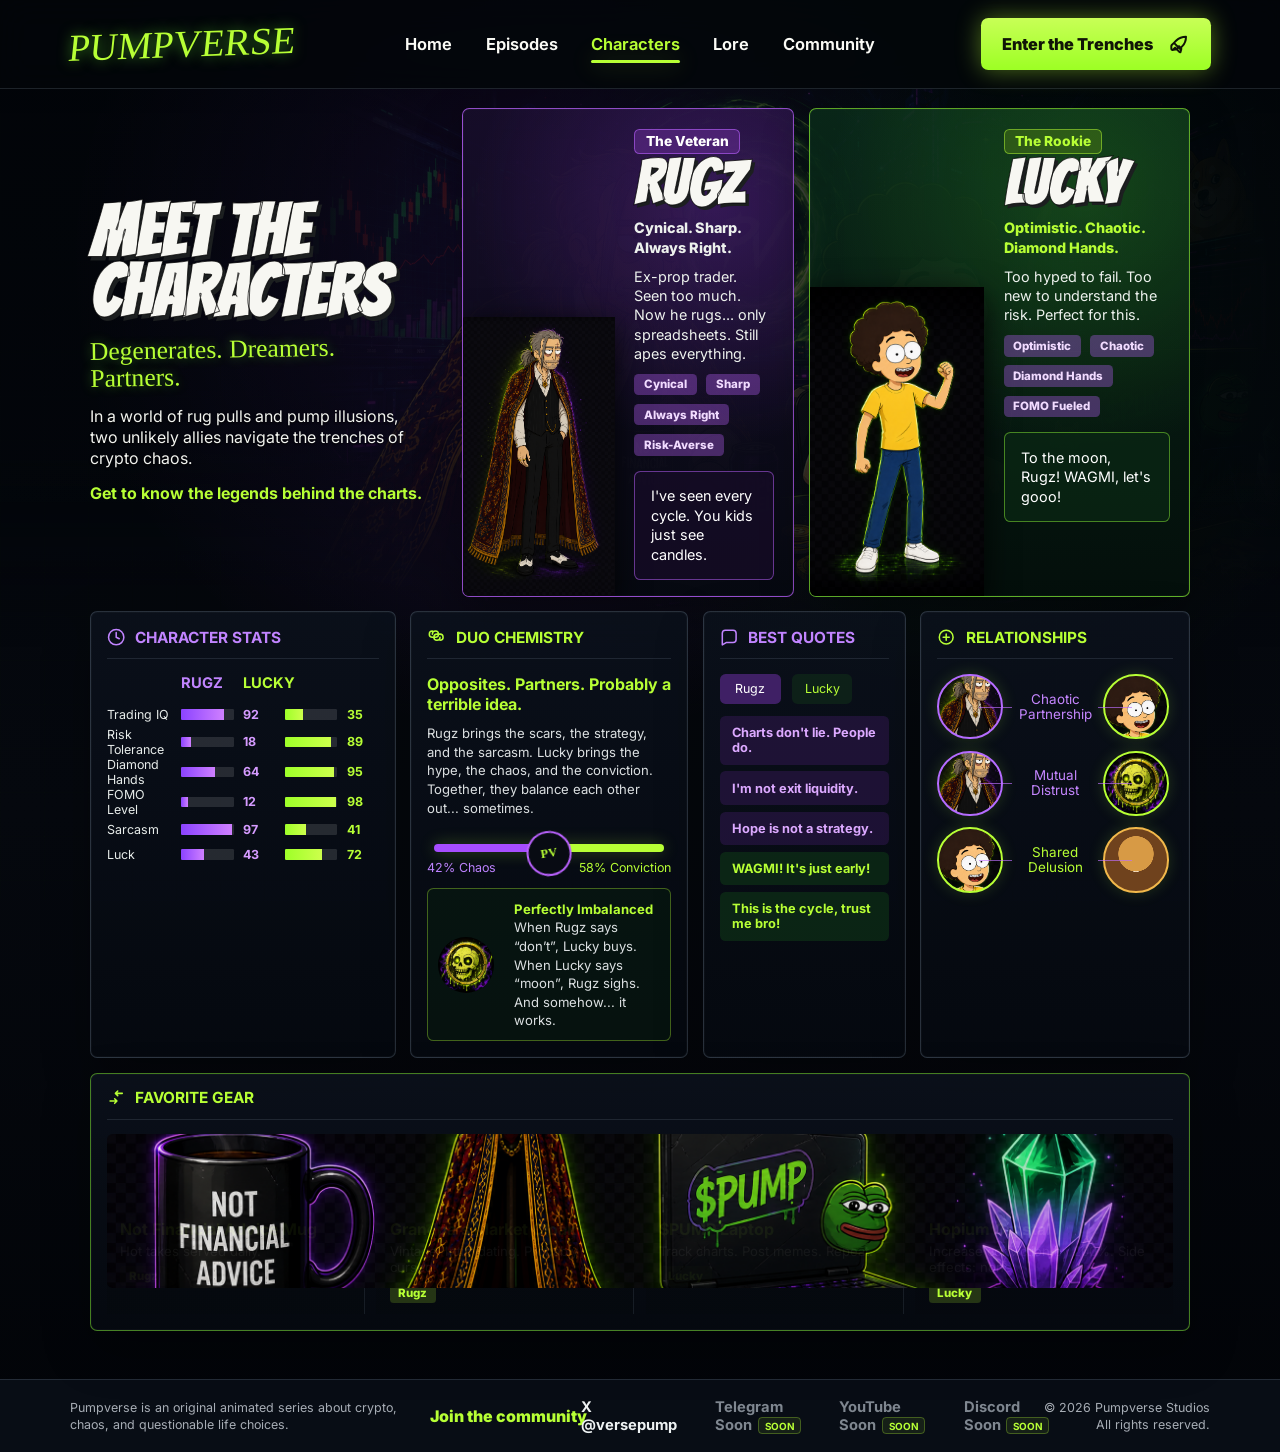
==== characters.html @ 9939640f "Initial Pumpverse static site" ====
<!doctype html>
<html lang="en">
  <head>
    <meta charset="UTF-8" />
    <meta name="viewport" content="width=device-width, initial-scale=1.0" />
    <title>Characters - Pumpverse</title>
    <link rel="preconnect" href="https://fonts.googleapis.com" />
    <link rel="preconnect" href="https://fonts.gstatic.com" crossorigin />
    <link href="https://fonts.googleapis.com/css2?family=Bangers&family=Inter:wght@400;500;600;700;800;900&family=Permanent+Marker&display=swap" rel="stylesheet" />
    <link rel="stylesheet" href="styles.css" />
  </head>
  <body class="characters-body">
    <div class="page-shell">
      <header class="site-header">
        <a class="brand" href="index.html" aria-label="Pumpverse home">
          <span class="brand-word">Pumpverse</span>
        </a>

        <nav class="nav-links" aria-label="Main navigation">
          <a href="index.html">Home</a>
          <a href="episodes.html">Episodes</a>
          <a class="active" href="characters.html">Characters</a>
          <a href="lore.html">Lore</a>
          <a href="community.html">Community</a>
        </nav>

        <a class="primary-cta" href="trenches.html">
          <span>Enter the Trenches</span>
          <svg viewBox="0 0 24 24" aria-hidden="true">
            <path d="M5 19c2.8-.3 5.1-1.2 6.8-2.9m-3.9.2-2.1 2.1c-.8.8-2.1.2-2.1-.9v-3c0-.4.2-.8.5-1.1l2.4-2.4m1.3 5.3 4.9 4.9c.4.4 1 .2 1.2-.3l.8-3c.1-.4 0-.7-.3-1l-2.3-2.3m-5.6-3.6 4.9 4.9m-4.9-4.9 2.6-2.6c3.1-3.1 6.4-4.3 10.8-4.3 0 4.4-1.2 7.7-4.3 10.8l-2.6 2.6" />
          </svg>
        </a>
      </header>

      <main class="characters-page">
        <section class="characters-top" aria-labelledby="characters-title">
          <div class="characters-intro">
            <h1 id="characters-title">Meet the<br />Characters</h1>
            <p class="tagline">Degenerates. Dreamers. Partners.</p>
            <p class="intro">In a world of rug pulls and pump illusions, two unlikely allies navigate the trenches of crypto chaos.</p>
            <a class="green-link" href="#stats">Get to know the legends behind the charts.</a>
          </div>

          <article class="profile-panel profile-rugz">
            <div class="profile-portrait rugz-profile"></div>
            <div class="profile-copy">
              <span class="role-pill purple">The Veteran</span>
              <h2>Rugz</h2>
              <p class="profile-line">Cynical. Sharp. Always Right.</p>
              <p>Ex-prop trader. Seen too much. Now he rugs... only spreadsheets. Still apes everything.</p>
              <div class="chips">
                <span>Cynical</span>
                <span>Sharp</span>
                <span>Always Right</span>
                <span>Risk-Averse</span>
              </div>
              <blockquote>I've seen every cycle. You kids just see candles.</blockquote>
            </div>
          </article>

          <article class="profile-panel profile-lucky">
            <div class="profile-portrait lucky-profile"></div>
            <div class="profile-copy">
              <span class="role-pill green">The Rookie</span>
              <h2>Lucky</h2>
              <p class="profile-line">Optimistic. Chaotic. Diamond Hands.</p>
              <p>Too hyped to fail. Too new to understand the risk. Perfect for this.</p>
              <div class="chips">
                <span>Optimistic</span>
                <span>Chaotic</span>
                <span>Diamond Hands</span>
                <span>FOMO Fueled</span>
              </div>
              <blockquote>To the moon, Rugz! WAGMI, let's gooo!</blockquote>
            </div>
          </article>
        </section>

        <section class="characters-dashboard" id="stats" aria-label="Character details">
          <article class="dash-panel stats-panel">
            <h2>
              <svg viewBox="0 0 24 24" aria-hidden="true"><path d="M12 2a10 10 0 1 0 10 10A10 10 0 0 0 12 2Zm0 4v6l4 2" /></svg>
              Character Stats
            </h2>
            <div class="stats-head">
              <span></span>
              <strong>Rugz</strong>
              <strong>Lucky</strong>
            </div>
            <div class="stat-row"><span>Trading IQ</span><div style="--w:82%"></div><b>92</b><div style="--w:35%"></div><b>35</b></div>
            <div class="stat-row"><span>Risk Tolerance</span><div style="--w:18%"></div><b>18</b><div style="--w:89%"></div><b>89</b></div>
            <div class="stat-row"><span>Diamond Hands</span><div style="--w:64%"></div><b>64</b><div style="--w:95%"></div><b>95</b></div>
            <div class="stat-row"><span>FOMO Level</span><div style="--w:12%"></div><b>12</b><div style="--w:98%"></div><b>98</b></div>
            <div class="stat-row"><span>Sarcasm</span><div style="--w:97%"></div><b>97</b><div style="--w:41%"></div><b>41</b></div>
            <div class="stat-row"><span>Luck</span><div style="--w:43%"></div><b>43</b><div style="--w:72%"></div><b>72</b></div>
          </article>

          <article class="dash-panel chemistry-panel">
            <h2>
              <svg viewBox="0 0 24 24" aria-hidden="true"><path d="M7 8a4 4 0 1 1 4 4H7a4 4 0 1 1 0-8m10 8a4 4 0 1 1-4-4h4a4 4 0 1 1 0 8" /></svg>
              Duo Chemistry
            </h2>
            <h3>Opposites. Partners. Probably a terrible idea.</h3>
            <p>Rugz brings the scars, the strategy, and the sarcasm. Lucky brings the hype, the chaos, and the conviction. Together, they balance each other out... sometimes.</p>
            <div class="chemistry-meter">
              <span>42% Chaos</span>
              <strong>PV</strong>
              <span>58% Conviction</span>
            </div>
            <div class="mini-callout">
              <img src="assets/coin.png" alt="Skull coin" />
              <p><strong>Perfectly Imbalanced</strong>When Rugz says “don’t”, Lucky buys. When Lucky says “moon”, Rugz sighs. And somehow... it works.</p>
            </div>
          </article>

          <article class="dash-panel quotes-panel">
            <h2>
              <svg viewBox="0 0 24 24" aria-hidden="true"><path d="M21 15a4 4 0 0 1-4 4H8l-5 3V7a4 4 0 0 1 4-4h10a4 4 0 0 1 4 4z" /></svg>
              Best Quotes
            </h2>
            <div class="quote-tabs"><span>Rugz</span><span>Lucky</span></div>
            <p>Charts don't lie. People do.</p>
            <p>I'm not exit liquidity.</p>
            <p>Hope is not a strategy.</p>
            <p class="lucky-quote">WAGMI! It's just early!</p>
            <p class="lucky-quote">This is the cycle, trust me bro!</p>
          </article>

          <article class="dash-panel relations-panel">
            <h2>
              <svg viewBox="0 0 24 24" aria-hidden="true"><path d="M8 12h8m-4-4v8m9-4a9 9 0 1 1-18 0 9 9 0 0 1 18 0Z" /></svg>
              Relationships
            </h2>
            <div class="relation-row">
              <span class="face rugz-face"></span>
              <p>Chaotic<br />Partnership</p>
              <span class="face lucky-face"></span>
            </div>
            <div class="relation-row">
              <span class="face rugz-face"></span>
              <p>Mutual<br />Distrust</p>
              <span class="face skull-face"></span>
            </div>
            <div class="relation-row">
              <span class="face lucky-face"></span>
              <p>Shared<br />Delusion</p>
              <span class="face doge-face"></span>
            </div>
          </article>
        </section>

        <section class="gear-panel" aria-labelledby="gear-title">
          <h2 id="gear-title">
            <svg viewBox="0 0 24 24" aria-hidden="true"><path d="M20 7h-9m0 0 3-3m-3 3 3 3M4 17h9m0 0-3-3m3 3-3 3" /></svg>
            Favorite Gear
          </h2>
          <img src="assets/gear.png" alt="Favorite gear: mug, market cloak, laptop, hopium crystal" />
          <div class="gear-copy">
            <article><h3>Not Financial Advice Mug</h3><p>Hot takes served daily.</p><span>Rugz</span></article>
            <article><h3>Grandpa's Market Cloak</h3><p>Vintage. Intimidating. Probably cursed.</p><span>Rugz</span></article>
            <article><h3>$PUMP Laptop</h3><p>Track charts. Post memes. Repeat.</p><span>Lucky</span></article>
            <article><h3>Hopium Crystal</h3><p>Increase conviction by 200%. Side effects: none.</p><span>Lucky</span></article>
          </div>
        </section>
      </main>

      <footer class="site-footer" id="community">
        <div class="footer-brand">
          <p>Pumpverse is an original animated series about crypto, chaos, and questionable life choices.</p>
        </div>
        <a class="community-link" href="#">Join the community</a>
        <div class="socials" aria-label="Social links">
          <a href="https://x.com/versepump" aria-label="X @versepump" target="_blank" rel="noopener">X @versepump</a>
          <span class="soon-link" aria-label="Telegram coming soon">Telegram Soon</span>
          <span class="soon-link" aria-label="YouTube coming soon">YouTube Soon</span>
          <span class="soon-link" aria-label="Discord coming soon">Discord Soon</span>
        </div>
        <p class="copyright">© 2026 Pumpverse Studios<br />All rights reserved.</p>
      </footer>
    </div>
    <script src="script.js"></script>
  </body>
</html>
---- styles.css ----
:root {
  color-scheme: dark;
  --bg: #03060a;
  --panel: rgba(13, 20, 31, 0.88);
  --panel-strong: rgba(8, 13, 21, 0.94);
  --line: rgba(168, 191, 213, 0.22);
  --text: #f5f7f3;
  --muted: #bcc3ca;
  --green: #b7ff35;
  --green-2: #70ff35;
  --purple: #bb62ff;
  --purple-2: #6120a4;
  --gold: #f2b84b;
  --danger: #ff4a66;
  --shadow-green: 0 0 24px rgba(183, 255, 53, 0.42);
  --shadow-purple: 0 0 26px rgba(172, 72, 255, 0.34);
}

* {
  box-sizing: border-box;
}

html {
  scroll-behavior: smooth;
}

body {
  min-height: 100vh;
  margin: 0;
  overflow-x: hidden;
  background:
    radial-gradient(circle at 66% 12%, rgba(92, 31, 163, 0.28), transparent 30rem),
    radial-gradient(circle at 14% 34%, rgba(34, 255, 71, 0.1), transparent 25rem),
    linear-gradient(180deg, #02050a 0%, #070a10 58%, #03060a 100%);
  color: var(--text);
  font-family: Inter, system-ui, -apple-system, BlinkMacSystemFont, "Segoe UI", sans-serif;
}

body::before {
  position: fixed;
  inset: 0;
  z-index: -1;
  pointer-events: none;
  content: "";
  opacity: 0.28;
  background-image:
    linear-gradient(rgba(183, 255, 53, 0.03) 1px, transparent 1px),
    linear-gradient(90deg, rgba(183, 255, 53, 0.03) 1px, transparent 1px);
  background-size: 44px 44px;
}

a {
  color: inherit;
  text-decoration: none;
}

button,
a {
  -webkit-tap-highlight-color: transparent;
}

svg {
  display: block;
}

.page-shell {
  min-height: 100vh;
  background: linear-gradient(180deg, rgba(0, 0, 0, 0.18), transparent 42%);
}

.site-header {
  position: sticky;
  top: 0;
  z-index: 20;
  display: grid;
  grid-template-columns: minmax(15rem, 1fr) auto minmax(15rem, 1fr);
  align-items: center;
  gap: 2rem;
  height: 5.55rem;
  padding: 0 5.4vw;
  border-bottom: 1px solid rgba(150, 170, 190, 0.18);
  background: rgba(3, 6, 10, 0.88);
  backdrop-filter: blur(16px);
}

.brand {
  display: inline-flex;
  align-items: center;
  gap: 0.9rem;
  width: fit-content;
}

.brand-mark {
  display: grid;
  width: 3.3rem;
  height: 3.3rem;
  place-items: center;
  color: var(--green);
  border: 2px solid var(--purple);
  border-radius: 50%;
  box-shadow: inset 0 0 18px rgba(183, 255, 53, 0.22), var(--shadow-purple);
  font-family: Permanent Marker, cursive;
  font-size: 1.35rem;
  line-height: 1;
  rotate: -10deg;
}

.brand-mark.small {
  flex: 0 0 auto;
  width: 3rem;
  height: 3rem;
  font-size: 1.15rem;
}

.brand-word {
  color: var(--green);
  text-shadow: 0 0 14px rgba(112, 255, 53, 0.58);
  font-family: Permanent Marker, cursive;
  font-size: clamp(2rem, 3vw, 3.2rem);
  line-height: 0.9;
  text-transform: uppercase;
  transform: skew(-8deg) rotate(-2deg);
}

.nav-links {
  display: flex;
  align-items: center;
  gap: clamp(1.4rem, 2.6vw, 3rem);
  color: #fbfbf6;
  font-size: 1.03rem;
  font-weight: 650;
}

.nav-links a {
  position: relative;
  padding: 0.4rem 0;
}

.nav-links a::after {
  position: absolute;
  right: 0;
  bottom: -0.15rem;
  left: 0;
  height: 0.15rem;
  content: "";
  border-radius: 999px;
  background: var(--green);
  box-shadow: var(--shadow-green);
  transform: scaleX(0);
  transform-origin: center;
  transition: transform 180ms ease;
}

.nav-links a:hover::after,
.nav-links .active::after {
  transform: scaleX(1);
}

.nav-links .active {
  color: var(--green);
}

.primary-cta {
  justify-self: end;
  display: inline-flex;
  align-items: center;
  justify-content: center;
  gap: 0.9rem;
  min-height: 3.3rem;
  padding: 0 1.35rem;
  color: #101506;
  border: 0;
  border-radius: 0.45rem;
  background: linear-gradient(180deg, #c8ff56, #9dff24);
  box-shadow: var(--shadow-green);
  font: inherit;
  font-size: 1.02rem;
  font-weight: 850;
  cursor: pointer;
}

.primary-cta svg,
.btn svg {
  width: 1.35rem;
  height: 1.35rem;
  fill: none;
  stroke: currentColor;
  stroke-width: 2.2;
  stroke-linecap: round;
  stroke-linejoin: round;
}

.hero {
  position: relative;
  min-height: clamp(31rem, 50vw, 48rem);
  overflow: hidden;
  border-bottom: 1px solid rgba(147, 170, 194, 0.13);
}

.hero-art {
  position: absolute;
  inset: 0;
  width: 100%;
  height: 100%;
  object-fit: cover;
  object-position: center top;
  opacity: 0.96;
}

.hero-overlay {
  position: absolute;
  inset: 0;
  background:
    linear-gradient(90deg, rgba(2, 5, 8, 0.98) 0%, rgba(2, 5, 8, 0.91) 25%, rgba(2, 5, 8, 0.34) 55%, rgba(2, 5, 8, 0.56) 100%),
    linear-gradient(180deg, rgba(2, 5, 8, 0.1) 0%, rgba(2, 5, 8, 0.12) 56%, #03060a 100%);
}

.hero-copy {
  position: relative;
  z-index: 2;
  width: min(45rem, 54vw);
  padding: clamp(2.8rem, 5.3vw, 6rem) 0 10.5rem 5.5vw;
}

.hero h1 {
  margin: 0;
  max-width: 12ch;
  color: #f5f5f0;
  font-family: Bangers, Impact, fantasy;
  font-size: clamp(5.3rem, 9.1vw, 11.7rem);
  font-weight: 900;
  line-height: 0.78;
  letter-spacing: 0;
  text-transform: uppercase;
  text-shadow:
    0.04em 0.04em 0 rgba(0, 0, 0, 0.8),
    0 0 1px #000;
  -webkit-text-stroke: 2px rgba(0, 0, 0, 0.75);
  filter: drop-shadow(0 0 0.6rem rgba(255, 255, 255, 0.12));
}

.tagline {
  margin: 0.75rem 0 1.05rem;
  color: var(--green);
  font-family: Permanent Marker, cursive;
  font-size: clamp(1.45rem, 2.1vw, 2.55rem);
  line-height: 1.05;
  text-shadow: 0 0 12px rgba(112, 255, 53, 0.42);
  transform: rotate(-1deg);
}

.intro {
  max-width: 38rem;
  margin: 0;
  color: #f1f3ef;
  font-size: clamp(1rem, 1.12vw, 1.22rem);
  line-height: 1.32;
  text-shadow: 0 1px 2px #000;
}

.intro strong {
  color: var(--green);
}

.hero-actions {
  display: flex;
  flex-wrap: wrap;
  gap: 1.15rem;
  margin-top: 1.6rem;
}

.btn {
  display: inline-flex;
  align-items: center;
  justify-content: center;
  gap: 0.8rem;
  min-width: 13.9rem;
  min-height: 3.85rem;
  padding: 0 1.45rem;
  border-radius: 0.45rem;
  font-size: 1.22rem;
  font-weight: 850;
}

.btn-green {
  color: #111807;
  background: linear-gradient(180deg, #d0ff60, #a2ff2d);
  box-shadow: var(--shadow-green);
}

.btn-green svg {
  fill: none;
  stroke-width: 2.6;
}

.btn-ghost {
  color: #f4f6f4;
  border: 1px solid var(--purple);
  background: rgba(12, 7, 24, 0.72);
  box-shadow: inset 0 0 20px rgba(169, 84, 255, 0.12);
}

.feature-grid,
.spotlight {
  position: relative;
  z-index: 5;
  width: min(76rem, 78vw);
  margin-right: auto;
  margin-left: auto;
}

.feature-grid {
  display: grid;
  grid-template-columns: repeat(3, minmax(0, 1fr));
  gap: 0.85rem;
  margin-top: -8.1rem;
}

.feature-card,
.spotlight,
.character-card {
  border: 1px solid var(--line);
  background: linear-gradient(180deg, rgba(17, 26, 39, 0.9), rgba(7, 12, 20, 0.92));
  box-shadow: 0 1.2rem 3rem rgba(0, 0, 0, 0.36), inset 0 0 0 1px rgba(255, 255, 255, 0.02);
}

.feature-card {
  display: grid;
  grid-template-columns: 11.2rem minmax(0, 1fr);
  align-items: center;
  gap: 1rem;
  min-height: 9.1rem;
  padding: 0.75rem;
  border-radius: 0.45rem;
}

.feature-card h2 {
  margin: 0 0 0.3rem;
  color: var(--green);
  font-size: 1.45rem;
  line-height: 1.1;
}

.feature-card p {
  margin: 0;
  color: #d9dde0;
  font-size: 1rem;
  line-height: 1.42;
}

.feature-card a {
  display: inline-block;
  margin-top: 0.75rem;
  color: #d18aff;
  font-weight: 760;
}

.episode-screen,
.duo-medallion {
  position: relative;
  min-width: 0;
  height: 7.4rem;
  overflow: hidden;
  border-radius: 0.35rem;
  background: #080d16;
}

.episode-screen {
  border: 1px solid rgba(191, 92, 255, 0.55);
  background:
    linear-gradient(rgba(156, 66, 255, 0.3), rgba(156, 66, 255, 0.02)),
    url("assets/hero.png") center / cover;
  box-shadow: inset 0 0 1.4rem rgba(188, 83, 255, 0.5);
}

.screen-glow {
  position: absolute;
  inset: 1.05rem;
  border: 1px solid rgba(187, 98, 255, 0.6);
  box-shadow: 0 0 1.1rem rgba(187, 98, 255, 0.62);
}

.episode-screen svg {
  position: absolute;
  top: 50%;
  left: 50%;
  width: 3.2rem;
  height: 3.2rem;
  padding: 0.55rem;
  color: var(--green);
  border: 2px solid currentColor;
  border-radius: 50%;
  fill: currentColor;
  background: rgba(4, 7, 12, 0.68);
  box-shadow: var(--shadow-green);
  transform: translate(-50%, -50%);
}

.duo-medallion {
  width: 7.6rem;
  height: 7.6rem;
  justify-self: center;
  border: 1px solid rgba(183, 255, 53, 0.25);
  border-radius: 50%;
  background: url("assets/hero.png") 65% 50% / 205% no-repeat;
  box-shadow: inset 0 0 0 3px rgba(6, 9, 16, 0.82), 0 0 1.2rem rgba(105, 255, 53, 0.2);
}

.coin-icon {
  width: 7.5rem;
  height: 7.5rem;
  justify-self: center;
  object-fit: cover;
  border-radius: 50%;
  mix-blend-mode: screen;
  filter: drop-shadow(0 0 1.2rem rgba(183, 255, 53, 0.35));
}

.spotlight {
  margin-top: 0.95rem;
  margin-bottom: 4.4rem;
  padding: 0.8rem;
  border-radius: 0.45rem;
}

.spotlight > h2 {
  display: inline-flex;
  align-items: center;
  gap: 0.45rem;
  margin: 0 0 0.65rem;
  color: var(--green);
  font-size: 0.9rem;
  line-height: 1;
  text-transform: uppercase;
}

.spotlight > h2 svg {
  width: 1rem;
  height: 1rem;
  fill: currentColor;
}

.character-grid {
  display: grid;
  grid-template-columns: repeat(2, minmax(0, 1fr));
  gap: 0.8rem;
}

.character-card {
  display: grid;
  grid-template-columns: 13.5rem minmax(0, 1fr);
  align-items: center;
  min-height: 7.9rem;
  overflow: hidden;
  border-radius: 0.45rem;
}

.character-card.rugz {
  border-color: rgba(187, 98, 255, 0.72);
  background: linear-gradient(100deg, rgba(50, 20, 92, 0.74), rgba(14, 16, 31, 0.94));
}

.character-card.lucky {
  border-color: rgba(95, 255, 73, 0.58);
  background: linear-gradient(100deg, rgba(25, 64, 42, 0.8), rgba(6, 31, 25, 0.94));
}

.character-crop {
  align-self: stretch;
  min-height: 8.4rem;
  background-image: url("assets/hero.png");
  background-repeat: no-repeat;
  filter: drop-shadow(0 0.3rem 0.8rem rgba(0, 0, 0, 0.75));
}

.rugz-crop {
  background-position: 53% 42%;
  background-size: 265%;
}

.lucky-crop {
  background-position: 75% 42%;
  background-size: 255%;
}

.name-row {
  display: flex;
  flex-wrap: wrap;
  align-items: center;
  gap: 0.7rem;
  margin-bottom: 0.38rem;
}

.name-row h3 {
  margin: 0;
  font-size: 1.65rem;
  line-height: 1;
}

.name-row span {
  display: inline-flex;
  align-items: center;
  min-height: 1.65rem;
  padding: 0 0.75rem;
  border-radius: 0.34rem;
  background: rgba(187, 98, 255, 0.35);
  color: #fff;
  font-size: 0.83rem;
  font-weight: 800;
}

.lucky .name-row span,
.lucky .chips span {
  background: rgba(183, 255, 53, 0.18);
  color: var(--green);
}

.character-card p {
  max-width: 28rem;
  margin: 0;
  color: #e6eaec;
  font-size: 0.96rem;
  line-height: 1.32;
}

.chips {
  display: flex;
  flex-wrap: wrap;
  gap: 0.55rem;
  margin-top: 0.65rem;
}

.chips span {
  display: inline-flex;
  align-items: center;
  min-height: 1.35rem;
  padding: 0 0.62rem;
  border-radius: 0.28rem;
  background: rgba(187, 98, 255, 0.34);
  color: #f1dbff;
  font-size: 0.72rem;
  font-weight: 800;
}

.site-footer {
  display: grid;
  grid-template-columns: minmax(16rem, 1fr) auto minmax(19rem, 1.2fr) auto;
  align-items: center;
  gap: 2rem;
  min-height: 4.55rem;
  padding: 0.55rem 5.5vw;
  border-top: 1px solid rgba(150, 170, 190, 0.2);
  background: rgba(9, 14, 22, 0.96);
}

.footer-brand {
  display: flex;
  align-items: center;
  gap: 1rem;
}

.footer-brand p,
.copyright {
  margin: 0;
  color: #a7adb5;
  font-size: 0.78rem;
  line-height: 1.38;
}

.community-link {
  color: var(--green);
  font-weight: 850;
}

.socials {
  display: flex;
  align-items: center;
  justify-content: center;
  gap: clamp(1.2rem, 3vw, 3rem);
  color: #eef2f3;
  font-size: 0.92rem;
  font-weight: 700;
}

.soon-link {
  position: relative;
  color: #7f8790;
  cursor: default;
}

.soon-link::after {
  content: "soon";
  margin-left: 0.35rem;
  padding: 0.1rem 0.35rem;
  color: var(--green);
  border: 1px solid rgba(183, 255, 53, 0.28);
  border-radius: 0.25rem;
  background: rgba(183, 255, 53, 0.08);
  font-size: 0.62rem;
  text-transform: uppercase;
}

.copyright {
  text-align: right;
}

.characters-body {
  background:
    radial-gradient(circle at 74% 20%, rgba(40, 255, 80, 0.08), transparent 28rem),
    radial-gradient(circle at 43% 18%, rgba(153, 56, 255, 0.18), transparent 30rem),
    linear-gradient(180deg, #02050a 0%, #05080e 56%, #020408 100%);
}

.characters-page {
  position: relative;
  width: min(86vw, 92rem);
  margin: 0 auto;
  padding: 1.2rem 0 3rem;
}

.characters-page::before {
  position: absolute;
  top: 0;
  right: -7vw;
  left: -7vw;
  height: 35rem;
  pointer-events: none;
  content: "";
  opacity: 0.42;
  background:
    linear-gradient(90deg, #03060a 0%, rgba(3, 6, 10, 0.64) 34%, rgba(3, 6, 10, 0.38) 65%, #03060a 100%),
    url("assets/hero.png") center 18% / cover no-repeat;
  mask-image: linear-gradient(#000 0%, #000 65%, transparent 100%);
}

.characters-top,
.characters-dashboard,
.gear-panel {
  position: relative;
  z-index: 2;
}

.characters-top {
  display: grid;
  grid-template-columns: 1.08fr 1fr 1.15fr;
  gap: 0.9rem;
  align-items: stretch;
}

.characters-intro {
  align-self: center;
  padding: 1rem 1.2rem 1rem 0;
}

.characters-intro h1,
.profile-copy h2 {
  margin: 0;
  color: #f7f7f2;
  font-family: Bangers, Impact, fantasy;
  font-weight: 900;
  line-height: 0.84;
  letter-spacing: 0;
  text-transform: uppercase;
  text-shadow: 0.05em 0.05em 0 #1c1f20;
  -webkit-text-stroke: 1px rgba(0, 0, 0, 0.72);
}

.characters-intro h1 {
  font-size: clamp(4.2rem, 5.6vw, 7rem);
}

.characters-intro .tagline {
  max-width: 35rem;
  margin-top: 0.85rem;
  font-size: clamp(1.45rem, 2vw, 2.2rem);
}

.green-link {
  display: inline-block;
  margin-top: 0.85rem;
  color: var(--green);
  font-weight: 700;
}

.profile-panel,
.dash-panel,
.gear-panel {
  border: 1px solid var(--line);
  border-radius: 0.45rem;
  background: linear-gradient(180deg, rgba(11, 17, 27, 0.9), rgba(5, 9, 16, 0.94));
  box-shadow: 0 1.2rem 3rem rgba(0, 0, 0, 0.32), inset 0 0 0 1px rgba(255, 255, 255, 0.025);
}

.profile-panel {
  display: grid;
  grid-template-columns: 46% 54%;
  min-height: 20.4rem;
  overflow: hidden;
}

.profile-rugz {
  border-color: rgba(187, 98, 255, 0.76);
  background:
    radial-gradient(circle at 76% 20%, rgba(111, 45, 171, 0.36), transparent 15rem),
    linear-gradient(180deg, rgba(23, 14, 43, 0.9), rgba(7, 10, 17, 0.95));
}

.profile-lucky {
  border-color: rgba(147, 255, 53, 0.62);
  background:
    radial-gradient(circle at 72% 18%, rgba(85, 255, 53, 0.16), transparent 16rem),
    linear-gradient(180deg, rgba(10, 42, 26, 0.88), rgba(4, 16, 12, 0.95));
}

.profile-portrait {
  min-height: 100%;
  background-repeat: no-repeat;
  background-position: center bottom;
  background-size: contain;
  filter: drop-shadow(0 0.6rem 1rem rgba(0, 0, 0, 0.8));
}

.rugz-profile {
  background-image: url("assets/rugz.png");
}

.lucky-profile {
  background-image: url("assets/lucky.png");
}

.profile-copy {
  position: relative;
  padding: 1.25rem 1.2rem 1rem;
}

.profile-copy h2 {
  margin-top: 0.25rem;
  font-size: clamp(3.8rem, 4.6vw, 5.5rem);
}

.role-pill {
  display: inline-flex;
  min-height: 1.55rem;
  align-items: center;
  padding: 0 0.65rem;
  border-radius: 0.34rem;
  font-size: 0.86rem;
  font-weight: 800;
}

.role-pill.purple {
  color: #fff;
  border: 1px solid rgba(187, 98, 255, 0.58);
  background: rgba(98, 43, 145, 0.58);
}

.role-pill.green {
  color: var(--green);
  border: 1px solid rgba(183, 255, 53, 0.48);
  background: rgba(99, 144, 22, 0.36);
}

.profile-line {
  color: #cf86ff;
  font-weight: 800;
}

.profile-lucky .profile-line {
  color: var(--green);
}

.profile-copy p {
  margin: 0.6rem 0;
  color: #edf1ed;
  font-size: 0.9rem;
  line-height: 1.34;
}

.profile-copy blockquote {
  margin: 0.95rem 0 0;
  padding: 0.9rem 1rem;
  color: #fff;
  border: 1px solid rgba(187, 98, 255, 0.5);
  border-radius: 0.4rem;
  background: rgba(25, 12, 42, 0.68);
  font-size: 0.9rem;
  line-height: 1.35;
}

.profile-lucky blockquote {
  border-color: rgba(146, 255, 53, 0.45);
  background: rgba(10, 41, 20, 0.7);
}

.characters-dashboard {
  display: grid;
  grid-template-columns: 1.1fr 1fr 0.73fr 0.92fr;
  gap: 0.9rem;
  margin-top: 0.9rem;
}

.dash-panel {
  min-height: 16rem;
  padding: 1rem;
}

.dash-panel h2,
.gear-panel h2 {
  display: flex;
  align-items: center;
  gap: 0.65rem;
  margin: 0 0 0.9rem;
  padding-bottom: 0.75rem;
  color: #c184ff;
  border-bottom: 1px solid rgba(160, 180, 202, 0.14);
  font-size: 0.96rem;
  line-height: 1;
  text-transform: uppercase;
}

.dash-panel h2 svg,
.gear-panel h2 svg {
  width: 1.15rem;
  height: 1.15rem;
  fill: none;
  stroke: currentColor;
  stroke-width: 2;
  stroke-linecap: round;
  stroke-linejoin: round;
}

.chemistry-panel h2,
.relations-panel h2,
.gear-panel h2 {
  color: var(--green);
}

.stats-head,
.stat-row {
  display: grid;
  grid-template-columns: 1.25fr 1fr 2rem 1fr 2rem;
  gap: 0.6rem;
  align-items: center;
}

.stats-head {
  margin-bottom: 0.65rem;
  color: var(--green);
  font-size: 0.92rem;
  text-transform: uppercase;
}

.stats-head strong:first-of-type {
  color: #c184ff;
}

.stat-row {
  min-height: 1.55rem;
  color: #e7ecea;
  font-size: 0.78rem;
}

.stat-row div {
  height: 0.68rem;
  overflow: hidden;
  border-radius: 0.08rem;
  background: rgba(255, 255, 255, 0.12);
}

.stat-row div::before {
  display: block;
  width: var(--w);
  height: 100%;
  content: "";
  background: linear-gradient(90deg, #8b43ff, #cf80ff);
}

.stat-row div:nth-of-type(2)::before {
  background: linear-gradient(90deg, #9eff28, #cdff4c);
}

.stat-row b {
  color: #d59bff;
  font-size: 0.78rem;
}

.stat-row b:nth-of-type(2) {
  color: var(--green);
}

.chemistry-panel h3 {
  margin: 0 0 0.65rem;
  color: var(--green);
  font-size: 1rem;
}

.chemistry-panel p {
  margin: 0;
  color: #dce0e2;
  font-size: 0.82rem;
  line-height: 1.42;
}

.chemistry-meter {
  position: relative;
  display: flex;
  justify-content: space-between;
  align-items: center;
  margin: 1.15rem 0 0.8rem;
  padding-top: 1.55rem;
  color: #bd82ff;
  font-size: 0.78rem;
}

.chemistry-meter::before {
  position: absolute;
  top: 0.55rem;
  right: 0.45rem;
  left: 0.45rem;
  height: 0.48rem;
  content: "";
  border-radius: 999px;
  background: linear-gradient(90deg, #a64dff 0 45%, var(--green) 45% 100%);
  box-shadow: 0 0 1rem rgba(183, 255, 53, 0.28);
}

.chemistry-meter strong {
  position: absolute;
  top: -0.28rem;
  left: 50%;
  display: grid;
  width: 2.8rem;
  height: 2.8rem;
  place-items: center;
  color: var(--green);
  border: 2px solid var(--purple);
  border-radius: 50%;
  background: #080b13;
  font-family: Permanent Marker, cursive;
  transform: translateX(-50%) rotate(-9deg);
}

.chemistry-meter span:last-child {
  color: var(--green);
}

.mini-callout {
  display: grid;
  grid-template-columns: 3.8rem 1fr;
  gap: 0.9rem;
  align-items: center;
  padding: 0.65rem;
  border: 1px solid rgba(183, 255, 53, 0.34);
  border-radius: 0.4rem;
  background: rgba(11, 39, 17, 0.35);
}

.mini-callout img {
  width: 3.5rem;
  height: 3.5rem;
  object-fit: cover;
  border-radius: 50%;
}

.mini-callout strong {
  display: block;
  color: var(--green);
}

.quote-tabs {
  display: flex;
  gap: 0.7rem;
  margin-bottom: 0.75rem;
}

.quote-tabs span {
  min-width: 3.8rem;
  padding: 0.48rem 0.7rem;
  border-radius: 0.35rem;
  background: rgba(93, 42, 143, 0.65);
  color: #fff;
  text-align: center;
  font-size: 0.78rem;
}

.quote-tabs span:last-child {
  color: var(--green);
  background: rgba(18, 49, 27, 0.55);
}

.quotes-panel p {
  margin: 0.42rem 0;
  padding: 0.58rem 0.75rem;
  border-radius: 0.34rem;
  background: rgba(51, 24, 84, 0.52);
  color: #dca9ff;
  font-size: 0.8rem;
  font-weight: 700;
}

.quotes-panel .lucky-quote {
  background: rgba(15, 57, 24, 0.56);
  color: var(--green);
}

.relation-row {
  display: grid;
  grid-template-columns: 4.4rem 1fr 4.4rem;
  gap: 0.7rem;
  align-items: center;
  margin: 0.7rem 0;
}

.relation-row p {
  position: relative;
  margin: 0;
  color: #c586ff;
  font-size: 0.84rem;
  line-height: 1.12;
  text-align: center;
}

.relation-row p::before,
.relation-row p::after {
  position: absolute;
  top: 50%;
  width: 2.1rem;
  height: 1px;
  content: "";
  background: rgba(190, 111, 255, 0.65);
}

.relation-row p::before {
  right: calc(100% + 0.4rem);
}

.relation-row p::after {
  left: calc(100% + 0.4rem);
}

.relation-row:nth-child(4) p {
  color: var(--green);
}

.face {
  display: block;
  width: 4.1rem;
  height: 4.1rem;
  border: 2px solid currentColor;
  border-radius: 50%;
  background-repeat: no-repeat;
  box-shadow: 0 0 1rem rgba(183, 255, 53, 0.16);
}

.rugz-face {
  color: #b56cff;
  background-image: url("assets/rugz.png");
  background-position: center 12%;
  background-size: 230%;
}

.lucky-face {
  color: var(--green);
  background-image: url("assets/lucky.png");
  background-position: center 10%;
  background-size: 220%;
}

.skull-face {
  color: var(--green);
  background-image: url("assets/coin.png");
  background-position: center;
  background-size: cover;
}

.doge-face {
  color: var(--gold);
  background:
    radial-gradient(circle at 50% 40%, #d79a45 0 36%, transparent 37%),
    radial-gradient(circle at 36% 42%, #16110b 0 5%, transparent 6%),
    radial-gradient(circle at 64% 42%, #16110b 0 5%, transparent 6%),
    radial-gradient(circle at 50% 59%, #fff 0 13%, transparent 14%),
    #6f421d;
}

.gear-panel {
  margin-top: 0.9rem;
  padding: 0.9rem 1rem 1rem;
  border-color: rgba(138, 255, 53, 0.48);
}

.gear-panel img {
  display: block;
  width: 100%;
  height: 9.6rem;
  object-fit: cover;
  object-position: center;
  border-radius: 0.35rem;
  opacity: 0.94;
}

.gear-copy {
  display: grid;
  grid-template-columns: repeat(4, minmax(0, 1fr));
  gap: 0.7rem;
  margin-top: -8.9rem;
}

.gear-copy article {
  min-height: 8.7rem;
  padding: 4.6rem 0.85rem 0.7rem;
  border-right: 1px solid rgba(160, 180, 202, 0.12);
  background: linear-gradient(180deg, transparent, rgba(5, 8, 14, 0.72) 55%);
}

.gear-copy article:last-child {
  border-right: 0;
}

.gear-copy h3 {
  margin: 0 0 0.25rem;
  color: var(--green);
  font-size: 1rem;
}

.gear-copy p {
  margin: 0;
  color: #e1e5e5;
  font-size: 0.82rem;
  line-height: 1.25;
}

.gear-copy span {
  display: inline-flex;
  min-height: 1.25rem;
  align-items: center;
  margin-top: 0.45rem;
  padding: 0 0.55rem;
  border-radius: 0.24rem;
  background: rgba(183, 255, 53, 0.18);
  color: var(--green);
  font-size: 0.72rem;
  font-weight: 800;
}

.lore-body {
  background:
    radial-gradient(circle at 55% 12%, rgba(91, 255, 53, 0.11), transparent 30rem),
    radial-gradient(circle at 82% 15%, rgba(160, 62, 255, 0.16), transparent 28rem),
    linear-gradient(180deg, #02050a 0%, #05080e 60%, #020408 100%);
}

.lore-page {
  width: min(96vw, 98rem);
  margin: 0 auto;
  padding: 0.7rem 0 1.1rem;
}

.lore-hero {
  position: relative;
  min-height: 19.6rem;
  overflow: hidden;
  border: 1px solid rgba(160, 180, 202, 0.1);
  border-radius: 0 0 0.45rem 0.45rem;
  background: #05090f;
}

.lore-hero > img {
  position: absolute;
  inset: 0;
  width: 100%;
  height: 100%;
  object-fit: cover;
  object-position: center 38%;
  opacity: 0.95;
}

.lore-shade {
  position: absolute;
  inset: 0;
  background:
    linear-gradient(90deg, rgba(3, 6, 10, 0.98) 0%, rgba(3, 6, 10, 0.88) 28%, rgba(3, 6, 10, 0.16) 62%, rgba(3, 6, 10, 0.88) 100%),
    linear-gradient(180deg, transparent 0%, rgba(3, 6, 10, 0.24) 68%, #03060a 100%);
}

.lore-copy {
  position: relative;
  z-index: 2;
  width: min(51rem, 56vw);
  padding: 1.35rem 0 1rem 1.6rem;
}

.lore-copy h1 {
  margin: 0;
  color: #f7f7f2;
  font-family: Bangers, Impact, fantasy;
  font-size: clamp(4.4rem, 5.7vw, 6.8rem);
  font-weight: 900;
  line-height: 0.78;
  letter-spacing: 0;
  text-transform: uppercase;
  text-shadow: 0.05em 0.05em 0 #171b1d;
  -webkit-text-stroke: 1px rgba(0, 0, 0, 0.72);
  white-space: nowrap;
}

.lore-copy h1 span {
  color: var(--green);
  font-family: Permanent Marker, cursive;
  font-size: 0.45em;
  -webkit-text-stroke: 0;
  text-shadow: 0 0 0.85rem rgba(183, 255, 53, 0.44);
  transform: rotate(-3deg);
  display: inline-block;
}

.lore-mobile-break {
  display: none;
}

.lore-copy .tagline {
  max-width: 36rem;
  margin: 0.55rem 0 0.65rem;
  font-size: clamp(1.25rem, 1.45vw, 1.7rem);
}

.lore-copy .intro {
  max-width: 33rem;
  font-size: 0.98rem;
}

.lore-copy .hero-actions {
  margin-top: 0.9rem;
}

.lore-copy .btn {
  min-height: 3rem;
  min-width: 13.2rem;
  font-size: 0.98rem;
}

.activity-stack {
  position: absolute;
  top: 0.9rem;
  right: 1rem;
  z-index: 3;
  display: grid;
  gap: 0.65rem;
  width: min(17rem, 23vw);
}

.activity-card,
.chaos-card {
  padding: 0.65rem 0.82rem;
  border: 1px solid rgba(160, 180, 202, 0.22);
  border-radius: 0.45rem;
  background: rgba(8, 13, 21, 0.88);
  box-shadow: inset 0 0 1.5rem rgba(143, 255, 53, 0.03);
}

.activity-card h2,
.chaos-card h2 {
  display: flex;
  justify-content: space-between;
  gap: 0.8rem;
  margin: 0 0 0.58rem;
  color: var(--green);
  font-size: 0.78rem;
  text-transform: uppercase;
}

.activity-card h2 span {
  font-size: 0.68rem;
}

.activity-card div {
  display: flex;
  justify-content: space-between;
  gap: 0.8rem;
  padding: 0.34rem 0;
  border-top: 1px solid rgba(160, 180, 202, 0.1);
}

.activity-card strong {
  color: #dce2e4;
  font-size: 0.78rem;
  font-weight: 600;
}

.activity-card b,
.chaos-card strong {
  color: var(--green);
  flex-shrink: 0;
}

.chaos-card h2 span {
  color: #ff4f4f;
}

.chaos-card strong {
  float: left;
  margin-right: 0.7rem;
  font-size: 2.05rem;
  line-height: 1;
}

.chaos-card small {
  color: #aeb6bd;
  font-size: 0.8rem;
}

.sparkline {
  height: 1.9rem;
  margin-left: 5rem;
  background:
    linear-gradient(135deg, transparent 7%, rgba(255, 72, 72, 0.9) 7% 9%, transparent 9% 16%, rgba(255, 72, 72, 0.9) 16% 18%, transparent 18% 27%, rgba(255, 72, 72, 0.9) 27% 29%, transparent 29% 38%, rgba(255, 72, 72, 0.9) 38% 40%, transparent 40% 50%, rgba(255, 72, 72, 0.9) 50% 52%, transparent 52% 63%, rgba(255, 72, 72, 0.9) 63% 65%, transparent 65% 74%, rgba(255, 72, 72, 0.9) 74% 76%, transparent 76%),
    linear-gradient(rgba(255, 70, 70, 0.12) 1px, transparent 1px),
    linear-gradient(90deg, rgba(255, 70, 70, 0.12) 1px, transparent 1px);
  background-size: 100% 100%, 1rem 0.75rem, 1rem 0.75rem;
}

.chaos-card p {
  clear: both;
  margin: 0.1rem 0 0;
  color: #c6ccd1;
  font-size: 0.75rem;
}

.lore-grid {
  display: grid;
  grid-template-columns: 1fr 1fr 0.9fr 1.13fr;
  gap: 0.65rem;
  margin-top: 0.65rem;
}

.lore-grid .dash-panel {
  position: relative;
  min-height: 15.7rem;
  overflow: hidden;
}

.lore-grid .dash-panel h2 {
  justify-content: flex-start;
  color: var(--green);
  font-family: Permanent Marker, cursive;
  font-size: 1.25rem;
  text-transform: uppercase;
}

.lore-grid .dash-panel h2 a {
  margin-left: auto;
  color: #d57aff;
  font-family: Inter, sans-serif;
  font-size: 0.76rem;
  font-weight: 800;
  text-transform: none;
}

.trenches-panel p {
  max-width: 20rem;
  margin: 0.8rem 0;
  color: #dce1e2;
  font-size: 0.85rem;
  line-height: 1.44;
}

.watermark-coin {
  position: absolute;
  right: -1rem;
  bottom: 1.4rem;
  width: 9.5rem;
  height: 9.5rem;
  object-fit: cover;
  border-radius: 50%;
  opacity: 0.14;
  filter: grayscale(1);
}

.lore-list {
  position: relative;
  z-index: 1;
  max-width: 17rem;
  margin: 1rem 0 0;
  padding: 0.55rem 0.75rem;
  border: 1px solid rgba(160, 180, 202, 0.12);
  border-radius: 0.35rem;
  background: rgba(8, 13, 21, 0.68);
  list-style: none;
}

.lore-list li {
  padding: 0.32rem 0;
  color: #dce1e2;
  font-size: 0.78rem;
}

.lore-list li::before {
  content: "☢";
  margin-right: 0.45rem;
  color: var(--green);
}

.panel-link {
  position: absolute;
  right: 0.85rem;
  bottom: 0.7rem;
  left: 0.85rem;
  display: flex;
  min-height: 2.25rem;
  align-items: center;
  justify-content: center;
  gap: 0.4rem;
  color: #d57aff;
  border: 1px solid rgba(187, 98, 255, 0.44);
  border-radius: 0.35rem;
  background: rgba(51, 20, 82, 0.46);
  font-size: 0.82rem;
  font-weight: 800;
}

.feed-row {
  display: grid;
  grid-template-columns: 1.7rem 1fr auto 3.1rem;
  gap: 0.55rem;
  align-items: center;
  min-height: 2.25rem;
  border-bottom: 1px solid rgba(160, 180, 202, 0.1);
}

.feed-row p {
  margin: 0;
  color: #dce1e2;
  font-size: 0.74rem;
}

.feed-row b {
  color: var(--green);
}

.feed-row em {
  padding: 0.2rem 0.38rem;
  color: #ff5b5b;
  border: 1px solid currentColor;
  border-radius: 0.25rem;
  font-size: 0.62rem;
  font-style: normal;
  font-weight: 800;
  text-transform: uppercase;
}

.feed-row:nth-child(4) em,
.feed-row:nth-child(6) em {
  color: #53ff53;
}

.feed-row:nth-child(5) em {
  color: #ffbd34;
}

.feed-row time {
  color: #8f98a1;
  font-size: 0.7rem;
}

.grave-row {
  display: grid;
  grid-template-columns: 1.7rem 1fr 5rem 3.8rem;
  gap: 0.4rem;
  align-items: center;
  min-height: 2.1rem;
  color: #e8ecec;
  border-bottom: 1px solid rgba(160, 180, 202, 0.1);
  font-size: 0.78rem;
}

.grave-row span {
  display: grid;
  width: 1.35rem;
  height: 1.35rem;
  place-items: center;
  color: #111;
  border-radius: 0.18rem;
  background: #aaa;
}

.grave-row small {
  color: #9ba4aa;
}

.grave-row em {
  color: #ff4d4d;
  font-style: normal;
  text-align: right;
}

.radar-content {
  display: grid;
  grid-template-columns: 1fr 1fr;
  gap: 1rem;
  align-items: center;
}

.radar {
  position: relative;
  width: min(12rem, 100%);
  aspect-ratio: 1;
  margin: 0 auto;
  border: 1px solid var(--green);
  border-radius: 50%;
  background:
    radial-gradient(circle, rgba(183, 255, 53, 0.32) 0 5%, transparent 6% 100%),
    repeating-radial-gradient(circle, transparent 0 22%, rgba(183, 255, 53, 0.45) 23% 24%, transparent 25% 43%),
    linear-gradient(90deg, transparent 49%, rgba(183, 255, 53, 0.75) 50%, transparent 51%),
    linear-gradient(0deg, transparent 49%, rgba(183, 255, 53, 0.75) 50%, transparent 51%),
    conic-gradient(from 45deg, transparent, rgba(100, 255, 53, 0.18), transparent 22%);
  box-shadow: inset 0 0 1.5rem rgba(119, 255, 53, 0.25), 0 0 1rem rgba(119, 255, 53, 0.22);
}

.radar::after {
  position: absolute;
  inset: 50% 0 49% 50%;
  content: "";
  background: var(--green);
  transform-origin: left;
  animation: sweep 5s linear infinite;
}

@keyframes sweep {
  to {
    transform: rotate(360deg);
  }
}

.dot {
  position: absolute;
  display: grid;
  width: 2.2rem;
  height: 2.2rem;
  place-items: center;
  border-radius: 50%;
  background: rgba(5, 8, 14, 0.85);
  border: 1px solid currentColor;
}

.dot::before {
  font-size: 1.25rem;
}

.dot.dog {
  top: 26%;
  left: 25%;
  color: #ffca55;
}

.dot.dog::before {
  content: "🐶";
}

.dot.frog {
  top: 27%;
  right: 18%;
  color: #53ff53;
}

.dot.frog::before {
  content: "🐸";
}

.dot.skull {
  right: 21%;
  bottom: 24%;
  color: var(--green);
}

.dot.skull::before {
  content: "💀";
}

.dot.cat {
  bottom: 17%;
  left: 35%;
  color: #d37bff;
}

.dot.cat::before {
  content: "😼";
}

.radar-legend {
  border: 1px solid rgba(160, 180, 202, 0.18);
  border-radius: 0.4rem;
  padding: 0.55rem 0.75rem;
  background: rgba(8, 13, 21, 0.66);
}

.radar-legend p {
  display: grid;
  grid-template-columns: 0.8rem 1fr auto;
  gap: 0.55rem;
  align-items: center;
  margin: 0;
  min-height: 1.75rem;
  border-bottom: 1px solid rgba(160, 180, 202, 0.1);
}

.radar-legend p:last-child {
  border-bottom: 0;
}

.radar-legend span {
  width: 0.62rem;
  height: 0.62rem;
  border-radius: 50%;
  background: #48ff55;
}

.radar-legend p:nth-child(2) span {
  background: #ffd35a;
}

.radar-legend p:nth-child(3) span {
  background: #62c7ff;
}

.radar-legend p:nth-child(n+4) span {
  background: #ff4d4d;
}

.radar-legend b,
.radar-legend em {
  color: #e8eeee;
  font-size: 0.82rem;
}

.radar-legend em {
  color: var(--green);
  font-style: normal;
}

.radar-legend p:nth-child(n+4) em {
  color: #ff5b5b;
}

.glossary-panel {
  margin-top: 0.65rem;
  padding: 0.8rem 1.2rem;
  border: 1px solid var(--line);
  border-radius: 0.45rem;
  background: linear-gradient(180deg, rgba(11, 17, 27, 0.9), rgba(5, 9, 16, 0.94));
}

.glossary-panel h2 {
  display: flex;
  align-items: center;
  gap: 0.65rem;
  margin: 0 0 0.8rem;
  color: var(--green);
  font-family: Permanent Marker, cursive;
  font-size: 1.18rem;
  text-transform: uppercase;
}

.glossary-panel svg {
  width: 1.25rem;
  height: 1.25rem;
  fill: none;
  stroke: currentColor;
  stroke-width: 2;
}

.glossary-grid {
  display: grid;
  grid-template-columns: repeat(8, minmax(0, 1fr));
  gap: 0.65rem;
}

.glossary-grid article {
  min-height: 4.8rem;
  padding: 0.65rem 0.75rem;
  border: 1px solid rgba(160, 180, 202, 0.14);
  border-radius: 0.35rem;
  background: rgba(8, 13, 21, 0.68);
}

.glossary-grid span {
  float: left;
  margin-right: 0.6rem;
  font-size: 1.75rem;
}

.glossary-grid h3 {
  margin: 0 0 0.25rem;
  color: var(--green);
  font-size: 0.94rem;
  text-transform: uppercase;
}

.glossary-grid p {
  margin: 0;
  color: #d1d7da;
  font-size: 0.72rem;
  line-height: 1.28;
}

.community-body {
  background:
    radial-gradient(circle at 70% 12%, rgba(160, 62, 255, 0.2), transparent 32rem),
    radial-gradient(circle at 25% 22%, rgba(79, 255, 53, 0.1), transparent 28rem),
    linear-gradient(180deg, #02050a 0%, #05080e 60%, #020408 100%);
}

.community-page {
  width: min(92rem, 92vw);
  margin: 0 auto;
  padding: 0.75rem 0 1.1rem;
}

.community-hero {
  position: relative;
  min-height: 20rem;
  overflow: hidden;
  border: 1px solid rgba(160, 180, 202, 0.1);
  border-radius: 0 0 0.45rem 0.45rem;
  background: #05090f;
}

.community-hero > img {
  position: absolute;
  inset: 0;
  width: 100%;
  height: 100%;
  object-fit: cover;
  object-position: center 42%;
}

.community-shade {
  position: absolute;
  inset: 0;
  background:
    linear-gradient(90deg, rgba(3, 6, 10, 0.98) 0%, rgba(3, 6, 10, 0.88) 25%, rgba(3, 6, 10, 0.18) 58%, rgba(3, 6, 10, 0.36) 100%),
    linear-gradient(180deg, transparent 0%, rgba(3, 6, 10, 0.08) 68%, #03060a 100%);
}

.community-copy {
  position: relative;
  z-index: 2;
  width: min(39rem, 43vw);
  padding: 1.55rem 0 1.25rem 1rem;
}

.community-copy h1 {
  margin: 0;
  color: #f7f7f2;
  font-family: Bangers, Impact, fantasy;
  font-size: clamp(5.6rem, 6.6vw, 8.1rem);
  font-weight: 900;
  line-height: 0.78;
  letter-spacing: 0;
  text-transform: uppercase;
  text-shadow: 0.05em 0.05em 0 #171b1d;
  -webkit-text-stroke: 1px rgba(0, 0, 0, 0.72);
}

.community-copy .tagline {
  margin: 0.7rem 0;
  font-size: clamp(1.35rem, 1.7vw, 2rem);
}

.community-copy .intro {
  max-width: 30rem;
  font-size: 0.95rem;
}

.community-copy .hero-actions {
  margin-top: 1rem;
}

.community-copy .btn {
  min-width: 10.5rem;
  min-height: 2.8rem;
  font-size: 0.9rem;
}

.community-grid {
  display: grid;
  grid-template-columns: 1.1fr 0.98fr 0.88fr 1.12fr;
  gap: 0.65rem;
  margin-top: 0.65rem;
}

.community-grid .dash-panel {
  min-height: 14.2rem;
  padding: 0.85rem;
  overflow: hidden;
}

.community-grid h2,
.community-bottom h2 {
  display: flex;
  justify-content: space-between;
  gap: 0.8rem;
  margin: 0 0 0.7rem;
  color: #c184ff;
  font-size: 0.88rem;
  line-height: 1;
  text-transform: uppercase;
}

.community-grid h2 a,
.community-grid h2 select {
  color: #d57aff;
  border: 0;
  background: transparent;
  font: inherit;
  font-size: 0.72rem;
}

.post-row {
  display: grid;
  grid-template-columns: 3rem 1fr;
  gap: 0.7rem;
  padding: 0.5rem 0;
  border-top: 1px solid rgba(160, 180, 202, 0.11);
}

.avatar {
  width: 2.7rem;
  height: 2.7rem;
}

.post-row p {
  min-width: 0;
  margin: 0;
  color: #d8dde0;
  font-size: 0.78rem;
  line-height: 1.3;
  overflow-wrap: anywhere;
}

.post-row b {
  display: inline-block;
  margin-right: 0.7rem;
  color: #d68cff;
}

.post-row small {
  color: #848d96;
}

.post-row em {
  color: #a8ff3d;
  font-style: normal;
}

.post-stats {
  grid-column: 2;
  display: flex;
  gap: 1.2rem;
  color: #b679ff;
  font-size: 0.75rem;
}

.post-stats span::before {
  margin-right: 0.25rem;
  color: var(--green);
}

.post-stats span:nth-child(1)::before { content: "♡"; }
.post-stats span:nth-child(2)::before { content: "↻"; }
.post-stats span:nth-child(3)::before { content: "↗"; }

.art-mosaic {
  display: grid;
  grid-template-columns: 1fr 0.48fr 0.48fr;
  grid-template-rows: 7.2rem 4rem;
  gap: 0.35rem;
}

.art-mosaic img {
  width: 100%;
  height: 100%;
  object-fit: cover;
  border: 1px solid rgba(187, 98, 255, 0.32);
  border-radius: 0.25rem;
}

.art-mosaic img:first-child {
  grid-column: 1 / -1;
}

.top-degens ol {
  margin: 0;
  padding: 0;
  list-style: none;
  counter-reset: degen;
}

.top-degens li {
  counter-increment: degen;
  display: grid;
  grid-template-columns: 1.5rem 2.25rem 1fr auto;
  gap: 0.6rem;
  align-items: center;
  min-height: 2.35rem;
  color: #e7ecec;
  border-top: 1px solid rgba(160, 180, 202, 0.1);
  font-size: 0.78rem;
}

.top-degens li b,
.top-degens li em {
  min-width: 0;
  overflow-wrap: anywhere;
}

.top-degens li::before {
  content: counter(degen);
  color: var(--green);
  font-weight: 900;
}

.top-degens .avatar {
  width: 2rem;
  height: 2rem;
}

.frog-mini {
  display: grid;
  place-items: center;
  color: #53ff53;
  border: 2px solid currentColor;
  border-radius: 50%;
  background: #132719;
}

.frog-mini::before {
  content: "🐸";
}

.top-degens em {
  color: var(--green);
  font-style: normal;
}

.challenge {
  display: grid;
  grid-template-columns: 4.9rem 1fr;
  gap: 0.9rem;
  align-items: center;
  margin-top: 0.55rem;
  padding: 0.55rem;
  border: 1px solid rgba(160, 180, 202, 0.14);
  border-radius: 0.35rem;
  background: rgba(8, 13, 21, 0.58);
}

.challenge img,
.chart-icon {
  width: 4.2rem;
  height: 4.2rem;
  border-radius: 50%;
}

.challenge img {
  object-fit: cover;
}

.chart-icon {
  display: grid;
  place-items: center;
  color: #d168ff;
  border: 2px solid currentColor;
  background: rgba(85, 21, 134, 0.35);
  font-size: 2.2rem;
}

.challenge h3 {
  display: flex;
  justify-content: space-between;
  gap: 1rem;
  margin: 0 0 0.25rem;
  color: var(--green);
  font-size: 0.9rem;
}

.challenge h3 span {
  color: var(--green);
  border: 1px solid rgba(183, 255, 53, 0.24);
  border-radius: 0.25rem;
  padding: 0.12rem 0.45rem;
  background: rgba(183, 255, 53, 0.08);
  font-size: 0.72rem;
}

.challenge:nth-of-type(2) h3,
.challenge:nth-of-type(2) h3 span {
  color: #d168ff;
}

.challenge p,
.challenge small {
  margin: 0;
  color: #d6dcde;
  font-size: 0.74rem;
}

.progress {
  height: 0.4rem;
  margin: 0.5rem 0 0.25rem;
  border-radius: 999px;
  background: rgba(255, 255, 255, 0.12);
}

.progress span {
  display: block;
  width: var(--w);
  height: 100%;
  border-radius: inherit;
  background: var(--green);
}

.progress.purple span {
  background: #c066ff;
}

.community-bottom {
  display: grid;
  grid-template-columns: 1fr 1.28fr 1.55fr;
  gap: 0.65rem;
  margin-top: 0.65rem;
}

.join-card,
.drops-card,
.follow-card {
  min-height: 8.7rem;
  border: 1px solid rgba(138, 255, 53, 0.48);
  border-radius: 0.45rem;
  background: linear-gradient(180deg, rgba(11, 31, 18, 0.86), rgba(5, 9, 16, 0.94));
  padding: 0.85rem;
}

.join-card {
  display: grid;
  grid-template-columns: 1fr 9rem;
  overflow: hidden;
}

.community-bottom h2 {
  color: var(--green);
}

.join-card p,
.follow-card p {
  max-width: 22rem;
  margin: 0 0 0.9rem;
  color: #d7dddf;
  font-size: 0.78rem;
  line-height: 1.35;
}

.join-card .btn {
  min-width: 10rem;
  min-height: 3.1rem;
  font-size: 0.88rem;
}

.hoodie {
  display: grid;
  place-items: center;
  min-height: 7rem;
  color: var(--green);
  border-radius: 38% 38% 12% 12%;
  background:
    radial-gradient(circle at 50% 2%, transparent 0 21%, rgba(12, 16, 18, 0.95) 22%),
    linear-gradient(135deg, #13181b, #050607);
  box-shadow: 0 0 1.5rem rgba(53, 255, 103, 0.28);
  font-family: Permanent Marker, cursive;
  text-align: center;
  transform: rotate(-7deg);
}

.drop-row {
  display: grid;
  grid-template-columns: 3.5rem 1fr 4rem;
  gap: 0.75rem;
  align-items: center;
  min-height: 3.6rem;
  padding: 0.45rem;
  border: 1px solid rgba(160, 180, 202, 0.14);
  border-radius: 0.35rem;
  background: rgba(8, 13, 21, 0.5);
}

.drop-row + .drop-row {
  margin-top: 0.45rem;
}

.drop-icon {
  display: grid;
  width: 3rem;
  height: 3rem;
  place-items: center;
  color: var(--green);
  border: 1px solid var(--purple);
  border-radius: 50%;
  background: rgba(57, 22, 92, 0.48);
  font-family: Permanent Marker, cursive;
}

.drop-icon.blue {
  color: #60dcff;
  border-color: #23b8ff;
}

.drop-row p {
  margin: 0;
  color: #cbd3d7;
  font-size: 0.74rem;
  line-height: 1.25;
}

.drop-row b {
  display: block;
  color: var(--green);
  font-size: 0.86rem;
}

.drop-row time {
  color: #d57aff;
  border: 1px solid rgba(187, 98, 255, 0.42);
  border-radius: 0.35rem;
  padding: 0.35rem 0.2rem;
  background: rgba(42, 18, 67, 0.58);
  font-size: 0.86rem;
  line-height: 1.12;
  text-align: center;
}

.channel-grid {
  display: grid;
  grid-template-columns: repeat(5, minmax(0, 1fr));
  gap: 1rem;
}

.channel-grid a,
.channel-soon {
  display: grid;
  justify-items: center;
  gap: 0.45rem;
  color: #dce2e5;
  font-size: 0.78rem;
}

.channel-grid a > span,
.channel-soon > span {
  display: grid;
  width: 4.35rem;
  height: 4.35rem;
  place-items: center;
  border: 1px solid rgba(183, 255, 53, 0.42);
  border-radius: 0.35rem;
  background: rgba(8, 13, 21, 0.72);
  color: #d680ff;
  box-shadow: 0 0 1.3rem rgba(187, 98, 255, 0.22);
  font-size: 2rem;
}

.channel-soon {
  color: #7f8790;
  cursor: default;
}

.channel-soon > span {
  opacity: 0.55;
  filter: grayscale(0.5);
}

.episodes-body {
  background:
    radial-gradient(circle at 70% 18%, rgba(187, 98, 255, 0.22), transparent 30rem),
    radial-gradient(circle at 20% 30%, rgba(82, 255, 53, 0.1), transparent 28rem),
    linear-gradient(180deg, #02050a 0%, #05080e 58%, #020408 100%);
}

.episodes-page {
  position: relative;
  width: min(90rem, 90vw);
  margin: 0 auto;
  padding: 1.25rem 0 1.15rem;
}

.episodes-page::before {
  position: absolute;
  inset: 0 -5vw auto;
  z-index: 0;
  height: 40rem;
  pointer-events: none;
  content: "";
  opacity: 0.32;
  background:
    linear-gradient(90deg, #03060a 0%, rgba(3, 6, 10, 0.56) 50%, #03060a 100%),
    url("assets/community-hero.png") center / cover no-repeat;
  mask-image: linear-gradient(#000 0%, transparent 88%);
}

.episodes-hero,
.episode-list {
  position: relative;
  z-index: 1;
}

.episodes-hero {
  display: grid;
  grid-template-columns: 0.92fr 2.18fr;
  gap: 1.25rem;
  align-items: center;
}

.episodes-copy h1 {
  margin: 0;
  color: #f7f7f2;
  font-family: Bangers, Impact, fantasy;
  font-size: clamp(6rem, 8.6vw, 10rem);
  line-height: 0.78;
  letter-spacing: 0;
  text-transform: uppercase;
  text-shadow: 0.05em 0.05em 0 #171b1d;
  -webkit-text-stroke: 1px rgba(0, 0, 0, 0.72);
}

.episodes-copy .tagline {
  margin: 0.7rem 0 0.9rem;
  font-size: clamp(1.7rem, 2vw, 2.4rem);
}

.drop-note {
  display: flex;
  align-items: center;
  gap: 0.6rem;
  margin: 0 0 1rem;
  color: #f1f5ef;
  font-size: 1.1rem;
  font-weight: 600;
}

.drop-note svg,
.season-pill svg {
  width: 1.4rem;
  height: 1.4rem;
  fill: none;
  stroke: var(--green);
  stroke-width: 2;
  stroke-linecap: round;
  stroke-linejoin: round;
}

.episodes-copy .intro {
  max-width: 27rem;
}

.season-pill {
  display: inline-flex;
  align-items: center;
  gap: 0.8rem;
  min-height: 3.25rem;
  margin-top: 1.2rem;
  padding: 0 1.6rem;
  color: var(--green);
  border: 1px solid var(--purple);
  border-radius: 0.45rem;
  background: rgba(31, 12, 52, 0.72);
  box-shadow: inset 0 0 1.2rem rgba(187, 98, 255, 0.24), var(--shadow-purple);
  font-size: 1.25rem;
  font-weight: 900;
  letter-spacing: 0.04em;
  text-transform: uppercase;
}

.featured-episode {
  position: relative;
  display: grid;
  grid-template-columns: 1.35fr 0.9fr;
  min-height: 23rem;
  overflow: hidden;
  border: 1px solid rgba(187, 98, 255, 0.82);
  border-radius: 0.5rem;
  background:
    radial-gradient(circle at 38% 50%, rgba(187, 98, 255, 0.2), transparent 20rem),
    rgba(4, 7, 13, 0.92);
  box-shadow: 0 0 1.6rem rgba(187, 98, 255, 0.38), inset 0 0 2rem rgba(187, 98, 255, 0.12);
}

.featured-episode img {
  width: 100%;
  height: 100%;
  min-height: 23rem;
  object-fit: cover;
  object-position: center;
}

.featured-copy {
  position: relative;
  z-index: 2;
  align-self: center;
  padding: 2.2rem 2rem;
}

.featured-copy span,
.episode-card > span {
  color: #d15cff;
  font-weight: 800;
  letter-spacing: 0.06em;
  text-transform: uppercase;
}

.featured-copy h2,
.episode-card h2 {
  margin: 0.65rem 0 0.9rem;
  color: #f7f7f2;
  font-family: Bangers, Impact, fantasy;
  font-size: clamp(3.5rem, 4.4vw, 5.3rem);
  line-height: 0.88;
  letter-spacing: 0;
  text-transform: uppercase;
  text-shadow: 0.05em 0.05em 0 #171b1d;
}

.featured-copy p {
  margin: 0 0 1.4rem;
  color: #d8dde0;
  font-size: 0.96rem;
  line-height: 1.45;
}

.featured-copy .btn {
  min-width: 16rem;
  min-height: 3.35rem;
}

.episode-badge {
  position: absolute;
  top: -0.1rem;
  right: -0.1rem;
  z-index: 4;
  width: 8rem;
  padding: 0.7rem 0.65rem 0.9rem;
  color: #f4dcff;
  background: linear-gradient(135deg, #7022a5, #b653ff);
  clip-path: polygon(0 0, 100% 0, 100% 100%, 18% 74%);
  font-weight: 900;
  text-align: center;
  text-transform: uppercase;
  box-shadow: 0 0 1rem rgba(187, 98, 255, 0.6);
}

.episode-badge::after {
  content: "⚡";
  color: var(--green);
}

.episode-list {
  display: grid;
  grid-template-columns: repeat(4, minmax(0, 1fr));
  gap: 0.8rem;
  margin-top: 1.25rem;
}

.episode-card {
  position: relative;
  min-height: 14rem;
  overflow: hidden;
  padding: 1.25rem 1.1rem;
  border: 1px solid rgba(187, 98, 255, 0.62);
  border-radius: 0.45rem;
  background:
    linear-gradient(90deg, rgba(5, 8, 14, 0.78), rgba(5, 8, 14, 0.28)),
    var(--episode-bg);
  background-size: cover;
  background-position: center;
  box-shadow: inset 0 0 2rem rgba(187, 98, 255, 0.14);
}

.episode-card::after {
  position: absolute;
  inset: 0;
  content: "";
  background: rgba(0, 0, 0, 0.34);
}

.episode-card > * {
  position: relative;
  z-index: 2;
}

.episode-card h2 {
  max-width: 10rem;
  color: rgba(247, 247, 242, 0.72);
  font-size: clamp(2.1rem, 2.6vw, 3.1rem);
}

.episode-card p {
  margin: 2.1rem 0 0.8rem;
  color: #eee;
  font-weight: 800;
}

.episode-card p::before {
  content: "🔒";
  margin-right: 0.55rem;
}

.episode-card em {
  display: inline-flex;
  min-height: 2rem;
  align-items: center;
  padding: 0 0.75rem;
  color: #e187ff;
  border: 1px solid rgba(187, 98, 255, 0.72);
  border-radius: 0.35rem;
  background: rgba(23, 8, 38, 0.72);
  font-style: normal;
}

.episode-card.launch {
  --episode-bg: url("assets/lore-hero.png");
}

.episode-card.too-good {
  --episode-bg: url("assets/community-hero.png");
}

.episode-card.rug-pull {
  --episode-bg: url("assets/coin.png");
}

.episode-card.chart {
  --episode-bg: url("assets/hero.png");
}

@media (max-width: 1180px) {
  .site-header {
    grid-template-columns: 1fr auto;
  }

  .nav-links {
    display: none;
  }

  .feature-grid,
  .spotlight {
    width: min(92vw, 76rem);
  }

  .feature-grid {
    grid-template-columns: 1fr;
    margin-top: -5.5rem;
  }

  .feature-card {
    grid-template-columns: 10rem 1fr;
  }

  .characters-page {
    width: min(92vw, 92rem);
  }

  .characters-top,
  .characters-dashboard {
    grid-template-columns: 1fr 1fr;
  }

  .characters-intro {
    grid-column: 1 / -1;
  }

  .relations-panel,
  .quotes-panel {
    min-height: 14rem;
  }

  .lore-copy {
    width: min(45rem, 62vw);
  }

  .activity-stack {
    position: relative;
    top: auto;
    right: auto;
    width: auto;
    grid-template-columns: 1fr 1fr;
    margin: 0.7rem 1rem 1rem;
  }

  .lore-hero {
    min-height: 25rem;
  }

  .lore-grid {
    grid-template-columns: 1fr 1fr;
  }

  .glossary-grid {
    grid-template-columns: repeat(4, minmax(0, 1fr));
  }

  .community-copy {
    width: min(38rem, 52vw);
  }

  .community-grid,
  .community-bottom {
    grid-template-columns: 1fr 1fr;
  }

  .challenges,
  .follow-card {
    grid-column: 1 / -1;
  }

  .episodes-page {
    width: min(92vw, 90rem);
  }

  .episodes-hero {
    grid-template-columns: 1fr;
  }

  .episodes-copy .intro {
    max-width: 42rem;
  }

  .episode-list {
    grid-template-columns: repeat(2, minmax(0, 1fr));
  }
}

@media (max-width: 820px) {
  .site-header {
    height: auto;
    min-height: 4.8rem;
    padding: 0.75rem 1rem;
    gap: 1rem;
  }

  .brand-word {
    font-size: 1.85rem;
  }

  .brand-mark {
    width: 2.75rem;
    height: 2.75rem;
    font-size: 1.05rem;
  }

  .primary-cta {
    display: none;
  }

  .hero {
    min-height: 46rem;
  }

  .hero-art {
    object-position: 62% top;
  }

  .hero-overlay {
    background:
      linear-gradient(180deg, rgba(2, 5, 8, 0.48), rgba(2, 5, 8, 0.72) 43%, #03060a 85%),
      linear-gradient(90deg, rgba(2, 5, 8, 0.9), rgba(2, 5, 8, 0.12) 80%);
  }

  .hero-copy {
    width: 100%;
    padding: 18.5rem 1rem 8.3rem;
  }

  .hero h1 {
    font-size: clamp(3.85rem, 16vw, 5.2rem);
    -webkit-text-stroke-width: 1px;
  }

  .tagline {
    font-size: 1.45rem;
  }

  .intro {
    max-width: 32rem;
    font-size: 0.98rem;
  }

  .hero-actions {
    gap: 0.75rem;
  }

  .btn {
    flex: 1 1 100%;
    min-width: min(100%, 14rem);
    min-height: 3.35rem;
    font-size: 1rem;
  }

  .feature-grid {
    margin-top: -4.5rem;
  }

  .feature-card {
    grid-template-columns: 7rem 1fr;
  }

  .episode-screen,
  .duo-medallion,
  .coin-icon {
    width: 6.2rem;
    height: 6.2rem;
  }

  .character-grid {
    grid-template-columns: 1fr;
  }

  .character-card {
    grid-template-columns: 9.2rem 1fr;
  }

  .site-footer {
    grid-template-columns: 1fr;
    gap: 0.9rem;
    padding: 1.2rem 1rem;
  }

  .socials {
    justify-content: flex-start;
    flex-wrap: wrap;
  }

  .copyright {
    text-align: left;
  }

  .characters-top,
  .characters-dashboard,
  .gear-copy {
    grid-template-columns: 1fr;
  }

  .characters-intro h1 {
    font-size: clamp(3.55rem, 15vw, 5.4rem);
  }

  .profile-panel {
    grid-template-columns: 42% 58%;
    min-height: 21rem;
  }

  .profile-copy h2 {
    font-size: clamp(3.4rem, 15vw, 5rem);
  }

  .stats-head,
  .stat-row {
    grid-template-columns: 1.05fr 0.8fr 2rem 0.8fr 2rem;
  }

  .gear-panel img {
    height: 22rem;
  }

  .gear-copy {
    margin-top: -21.2rem;
  }

  .gear-copy article {
    min-height: 5.1rem;
    padding: 2.2rem 0.85rem 0.7rem;
    border-right: 0;
    border-bottom: 1px solid rgba(160, 180, 202, 0.12);
  }

  .lore-page {
    width: calc(100vw - 1rem);
  }

  .lore-hero {
    min-height: 36rem;
  }

  .lore-hero > img {
    object-position: 58% top;
  }

  .lore-shade {
    background:
      linear-gradient(180deg, rgba(3, 6, 10, 0.28) 0%, rgba(3, 6, 10, 0.76) 38%, #03060a 76%),
      linear-gradient(90deg, rgba(3, 6, 10, 0.88), rgba(3, 6, 10, 0.2));
  }

  .lore-copy {
    width: 100%;
    padding: 14rem 1rem 0;
  }

  .lore-copy h1 {
    font-size: clamp(2.9rem, 12vw, 3.55rem);
    white-space: normal;
  }

  .lore-mobile-break {
    display: block;
  }

  .lore-copy .tagline {
    max-width: 21rem;
    font-size: 1.02rem;
  }

  .lore-copy .intro {
    max-width: 20.5rem;
    font-size: 0.92rem;
  }

  .activity-stack,
  .lore-grid,
  .radar-content,
  .glossary-grid {
    grid-template-columns: 1fr;
  }

  .activity-stack {
    margin: 0.8rem 0.5rem 1rem;
  }

  .activity-card div {
    display: grid;
    grid-template-columns: 1fr;
    gap: 0.18rem;
  }

  .activity-card b {
    justify-self: start;
  }

  .community-page {
    width: calc(100vw - 1rem);
  }

  .community-hero {
    min-height: 39rem;
  }

  .community-hero > img {
    object-position: 58% top;
  }

  .community-shade {
    background:
      linear-gradient(180deg, rgba(3, 6, 10, 0.24) 0%, rgba(3, 6, 10, 0.68) 44%, #03060a 86%),
      linear-gradient(90deg, rgba(3, 6, 10, 0.9), rgba(3, 6, 10, 0.18));
  }

  .community-copy {
    width: 100%;
    padding: 18rem 1rem 1rem;
  }

  .community-copy h1 {
    font-size: clamp(3.9rem, 17vw, 5.2rem);
  }

  .community-copy .tagline {
    font-size: 1.18rem;
  }

  .community-copy .intro {
    max-width: 21rem;
    font-size: 0.9rem;
  }

  .community-grid,
  .community-bottom,
  .channel-grid {
    grid-template-columns: 1fr;
  }

  .post-row {
    grid-template-columns: 2.6rem minmax(0, 1fr);
  }

  .post-stats {
    grid-column: 1 / -1;
    padding-left: 3.3rem;
  }

  .art-mosaic {
    grid-template-rows: 9rem 5rem;
  }

  .join-card {
    grid-template-columns: 1fr;
  }

  .hoodie {
    min-height: 8rem;
    margin-top: 0.8rem;
  }

  .follow-card {
    grid-column: auto;
  }

  .channel-grid {
    gap: 0.6rem;
  }

  .channel-grid a,
  .channel-soon {
    grid-template-columns: 4rem 1fr;
    align-items: center;
    justify-items: start;
  }

  .channel-grid a > span,
  .channel-soon > span {
    width: 3.6rem;
    height: 3.6rem;
  }

  .episodes-page {
    width: calc(100vw - 1rem);
  }

  .episodes-copy h1 {
    font-size: clamp(4.4rem, 19vw, 6rem);
  }

  .episodes-copy .intro,
  .featured-copy p {
    max-width: 21rem;
    overflow-wrap: anywhere;
  }

  .season-pill {
    width: 100%;
    justify-content: center;
    font-size: 1rem;
  }

  .featured-episode {
    grid-template-columns: 1fr;
  }

  .featured-episode img {
    min-height: 14rem;
  }

  .featured-copy {
    padding: 1.2rem;
  }

  .featured-copy h2 {
    font-size: clamp(3rem, 14vw, 4.2rem);
  }

  .episode-list {
    grid-template-columns: 1fr;
  }

  .panel-link {
    position: static;
    margin-top: 0.8rem;
  }

  .lore-grid .dash-panel {
    min-height: auto;
  }

  .glossary-grid {
    gap: 0.5rem;
  }
}

@media (max-width: 520px) {
  .site-header {
    grid-template-columns: 1fr;
  }

  .brand {
    max-width: 100%;
  }

  .brand-word {
    min-width: 0;
    font-size: clamp(1.5rem, 8.3vw, 1.85rem);
  }

  .hero {
    min-height: 50rem;
  }

  .hero-copy {
    padding-top: 18rem;
  }

  .hero h1 {
    font-size: clamp(3.25rem, 14vw, 4.05rem);
  }

  .tagline {
    font-size: 1.12rem;
    line-height: 1.18;
  }

  .intro {
    font-size: 0.92rem;
    line-height: 1.36;
  }

  .feature-card {
    grid-template-columns: 1fr;
  }

  .episode-screen {
    width: 100%;
  }

  .duo-medallion,
  .coin-icon {
    justify-self: start;
  }

  .character-card {
    grid-template-columns: 1fr;
    padding-bottom: 1rem;
  }

  .character-crop {
    min-height: 9rem;
  }

  .character-card > div:last-child {
    padding: 0 1rem;
  }

  .characters-page {
    width: calc(100vw - 2rem);
  }

  .characters-top {
    gap: 0.75rem;
  }

  .characters-intro {
    padding-right: 0;
  }

  .profile-panel {
    grid-template-columns: 1fr;
  }

  .profile-portrait {
    min-height: 19rem;
  }

  .rugz-profile {
    background-position: center bottom;
    background-size: contain;
  }

  .lucky-profile {
    background-position: center bottom;
    background-size: contain;
  }

  .stats-head {
    display: none;
  }

  .stat-row {
    grid-template-columns: 1fr 1fr 2rem;
    margin-bottom: 0.55rem;
  }

  .stat-row div:nth-of-type(2),
  .stat-row b:nth-of-type(2) {
    display: none;
  }

  .relation-row {
    grid-template-columns: 3.5rem 1fr 3.5rem;
  }

  .face {
    width: 3.35rem;
    height: 3.35rem;
  }
}
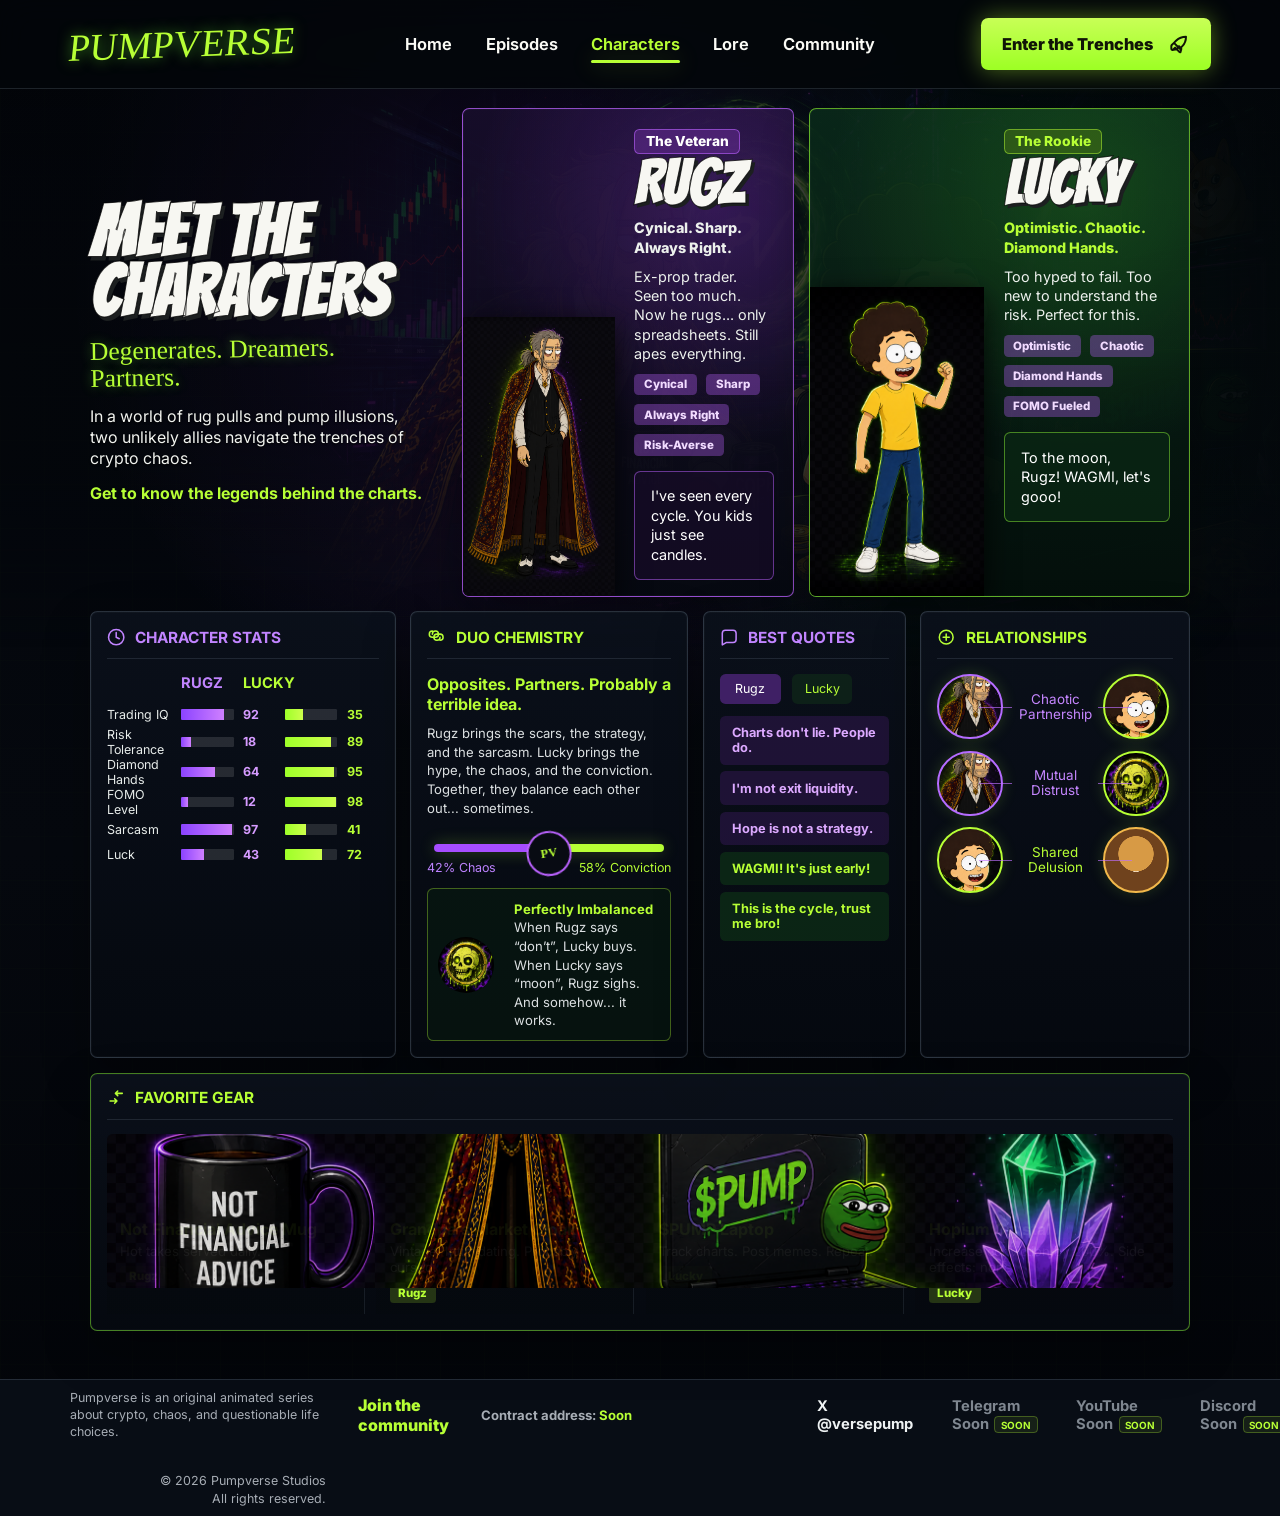
==== commit 586e18d5: "Add favicon social links and page transitions" ====
--- a/characters.html
+++ b/characters.html
@@ -7,6 +7,7 @@
     <link rel="preconnect" href="https://fonts.googleapis.com" />
     <link rel="preconnect" href="https://fonts.gstatic.com" crossorigin />
     <link href="https://fonts.googleapis.com/css2?family=Bangers&family=Inter:wght@400;500;600;700;800;900&family=Permanent+Marker&display=swap" rel="stylesheet" />
+    <link rel="icon" href="assets/favicon.svg" type="image/svg+xml" />
     <link rel="stylesheet" href="styles.css" />
   </head>
   <body class="characters-body">
@@ -169,6 +170,7 @@
           <p>Pumpverse is an original animated series about crypto, chaos, and questionable life choices.</p>
         </div>
         <a class="community-link" href="#">Join the community</a>
+        <p class="contract-address">Contract address: <span>Soon</span></p>
         <div class="socials" aria-label="Social links">
           <a href="https://x.com/versepump" aria-label="X @versepump" target="_blank" rel="noopener">X @versepump</a>
           <span class="soon-link" aria-label="Telegram coming soon">Telegram Soon</span>
--- a/styles.css
+++ b/styles.css
@@ -34,6 +34,20 @@
     linear-gradient(180deg, #02050a 0%, #070a10 58%, #03060a 100%);
   color: var(--text);
   font-family: Inter, system-ui, -apple-system, BlinkMacSystemFont, "Segoe UI", sans-serif;
+  opacity: 0;
+  transform: translateY(10px);
+  transition: opacity 360ms ease, transform 360ms ease, filter 360ms ease;
+}
+
+body.is-loaded {
+  opacity: 1;
+  transform: translateY(0);
+}
+
+body.is-leaving {
+  opacity: 0;
+  filter: blur(8px);
+  transform: translateY(-8px) scale(0.992);
 }
 
 body::before {
@@ -324,6 +338,48 @@
   box-shadow: 0 1.2rem 3rem rgba(0, 0, 0, 0.36), inset 0 0 0 1px rgba(255, 255, 255, 0.02);
 }
 
+.feature-card,
+.character-card,
+.dash-panel,
+.episode-card,
+.profile-panel,
+.gear-panel,
+.glossary-panel,
+.join-card,
+.drops-card,
+.follow-card {
+  animation: riseIn 520ms ease both;
+}
+
+.feature-card:nth-child(2),
+.character-card:nth-child(2),
+.dash-panel:nth-child(2),
+.episode-card:nth-child(2) {
+  animation-delay: 70ms;
+}
+
+.feature-card:nth-child(3),
+.dash-panel:nth-child(3),
+.episode-card:nth-child(3) {
+  animation-delay: 120ms;
+}
+
+.dash-panel:nth-child(4),
+.episode-card:nth-child(4) {
+  animation-delay: 170ms;
+}
+
+@keyframes riseIn {
+  from {
+    opacity: 0;
+    transform: translateY(18px);
+  }
+  to {
+    opacity: 1;
+    transform: translateY(0);
+  }
+}
+
 .feature-card {
   display: grid;
   grid-template-columns: 11.2rem minmax(0, 1fr);
@@ -565,6 +621,17 @@
   color: #a7adb5;
   font-size: 0.78rem;
   line-height: 1.38;
+}
+
+.contract-address {
+  margin: 0;
+  color: #a7adb5;
+  font-size: 0.82rem;
+  font-weight: 700;
+}
+
+.contract-address span {
+  color: var(--green);
 }
 
 .community-link {
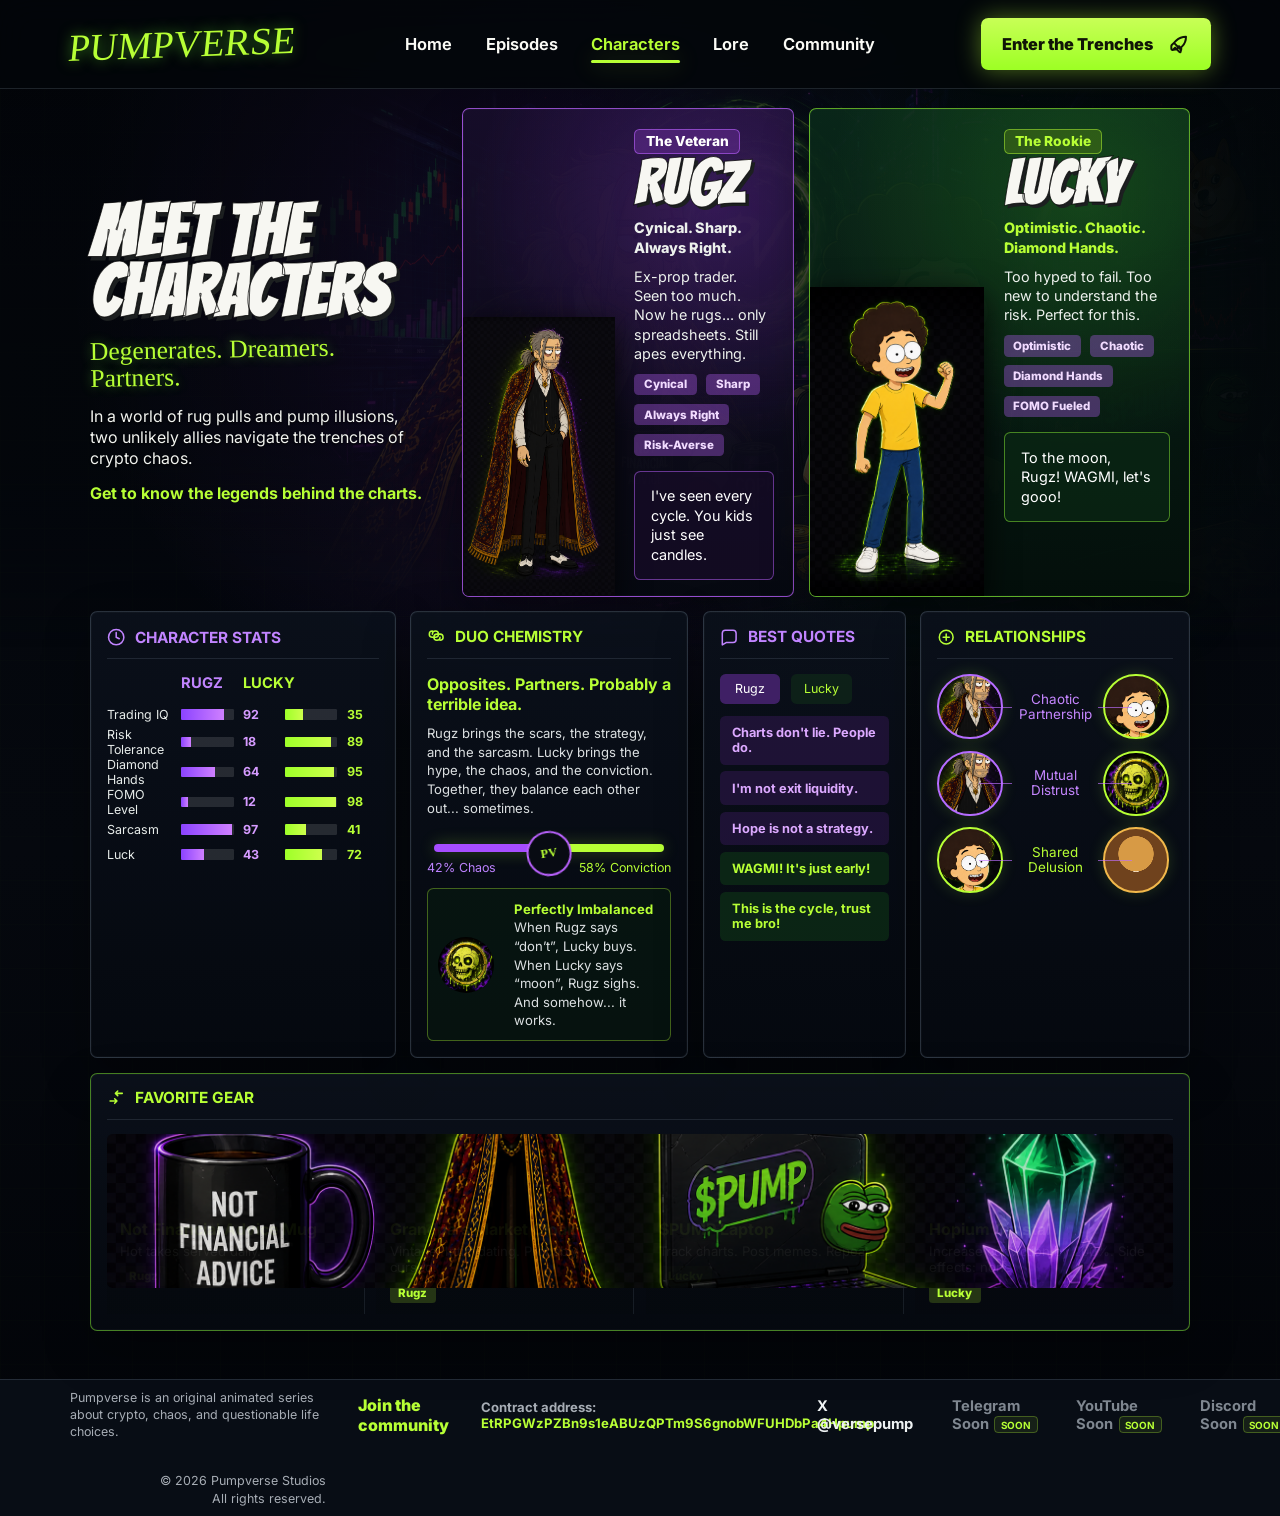
==== commit 00f5580e: "Update contract address" ====
--- a/characters.html
+++ b/characters.html
@@ -170,7 +170,7 @@
           <p>Pumpverse is an original animated series about crypto, chaos, and questionable life choices.</p>
         </div>
         <a class="community-link" href="#">Join the community</a>
-        <p class="contract-address">Contract address: <span>Soon</span></p>
+        <p class="contract-address">Contract address: <span>EtRPGWzPZBn9s1eABUzQPTm9S6gnobWFUHDbPa4Hpump</span></p>
         <div class="socials" aria-label="Social links">
           <a href="https://x.com/versepump" aria-label="X @versepump" target="_blank" rel="noopener">X @versepump</a>
           <span class="soon-link" aria-label="Telegram coming soon">Telegram Soon</span>
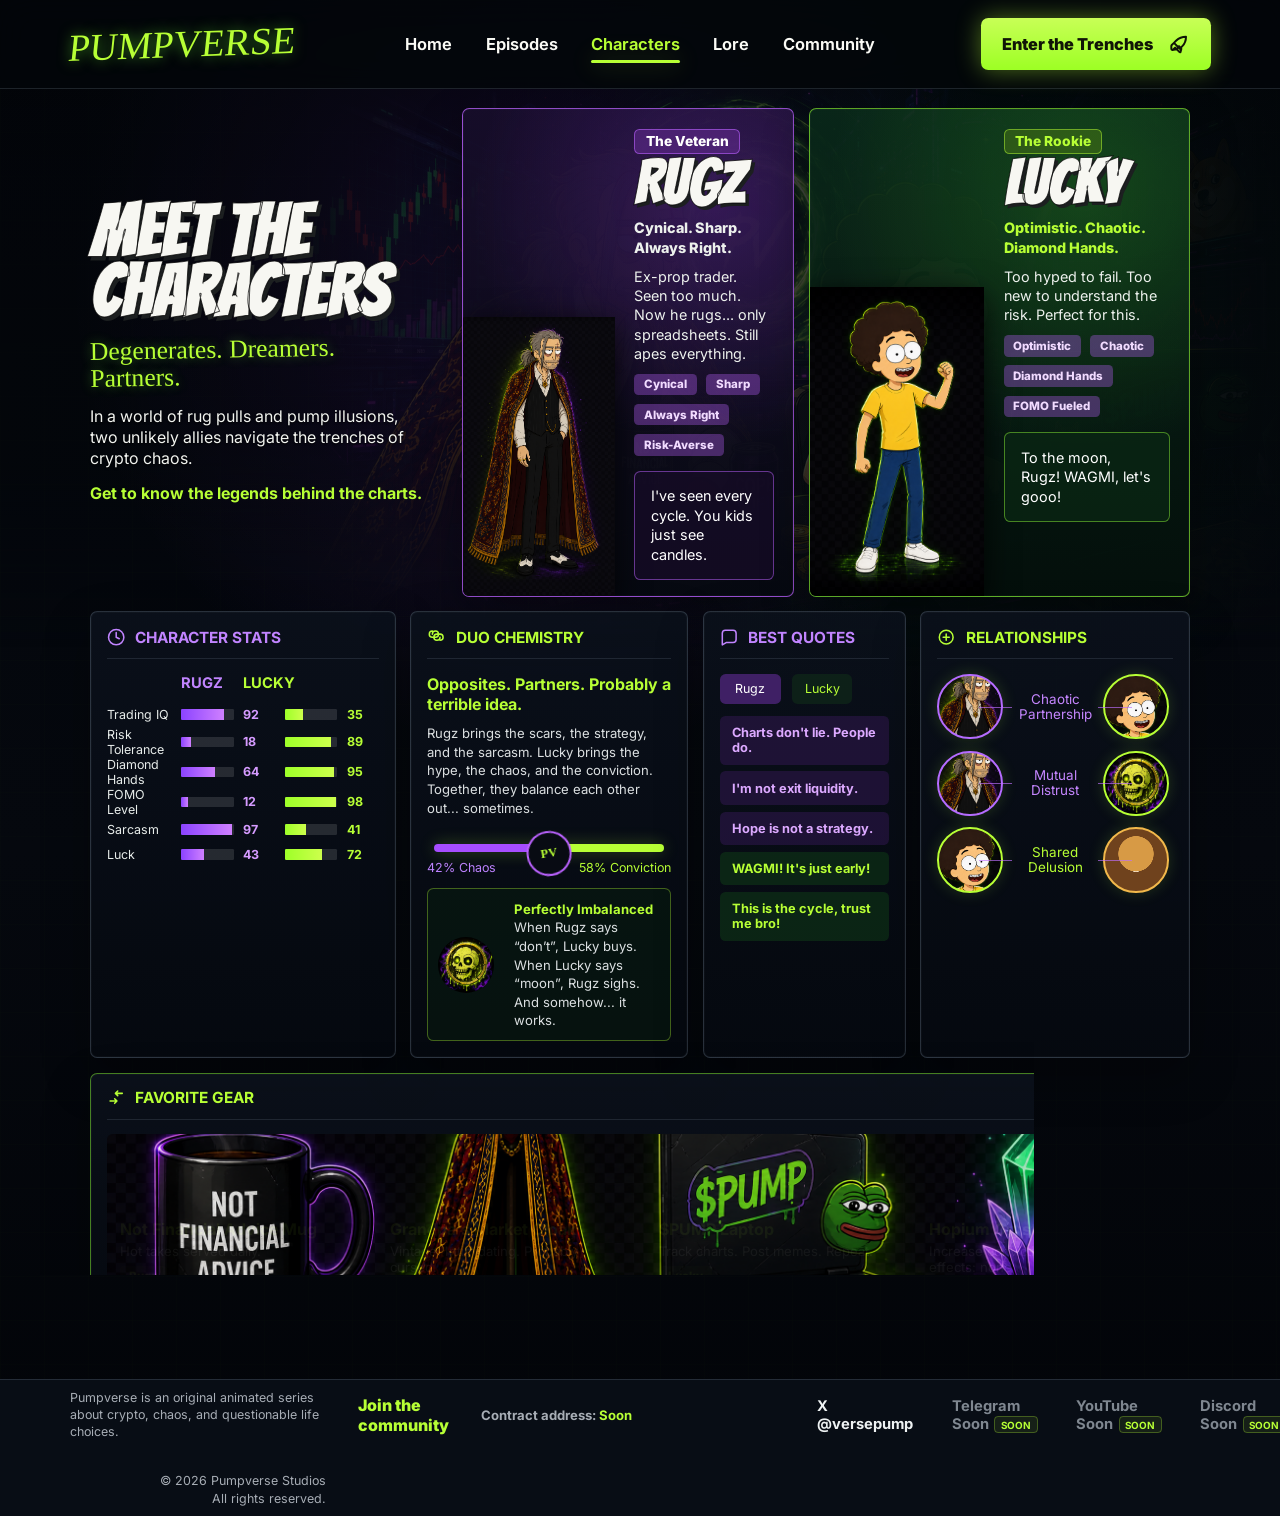
==== commit b0bb410a: "Set contract address to soon" ====
--- a/characters.html
+++ b/characters.html
@@ -170,7 +170,7 @@
           <p>Pumpverse is an original animated series about crypto, chaos, and questionable life choices.</p>
         </div>
         <a class="community-link" href="#">Join the community</a>
-        <p class="contract-address">Contract address: <span>EtRPGWzPZBn9s1eABUzQPTm9S6gnobWFUHDbPa4Hpump</span></p>
+        <p class="contract-address">Contract address: <span>Soon</span></p>
         <div class="socials" aria-label="Social links">
           <a href="https://x.com/versepump" aria-label="X @versepump" target="_blank" rel="noopener">X @versepump</a>
           <span class="soon-link" aria-label="Telegram coming soon">Telegram Soon</span>
